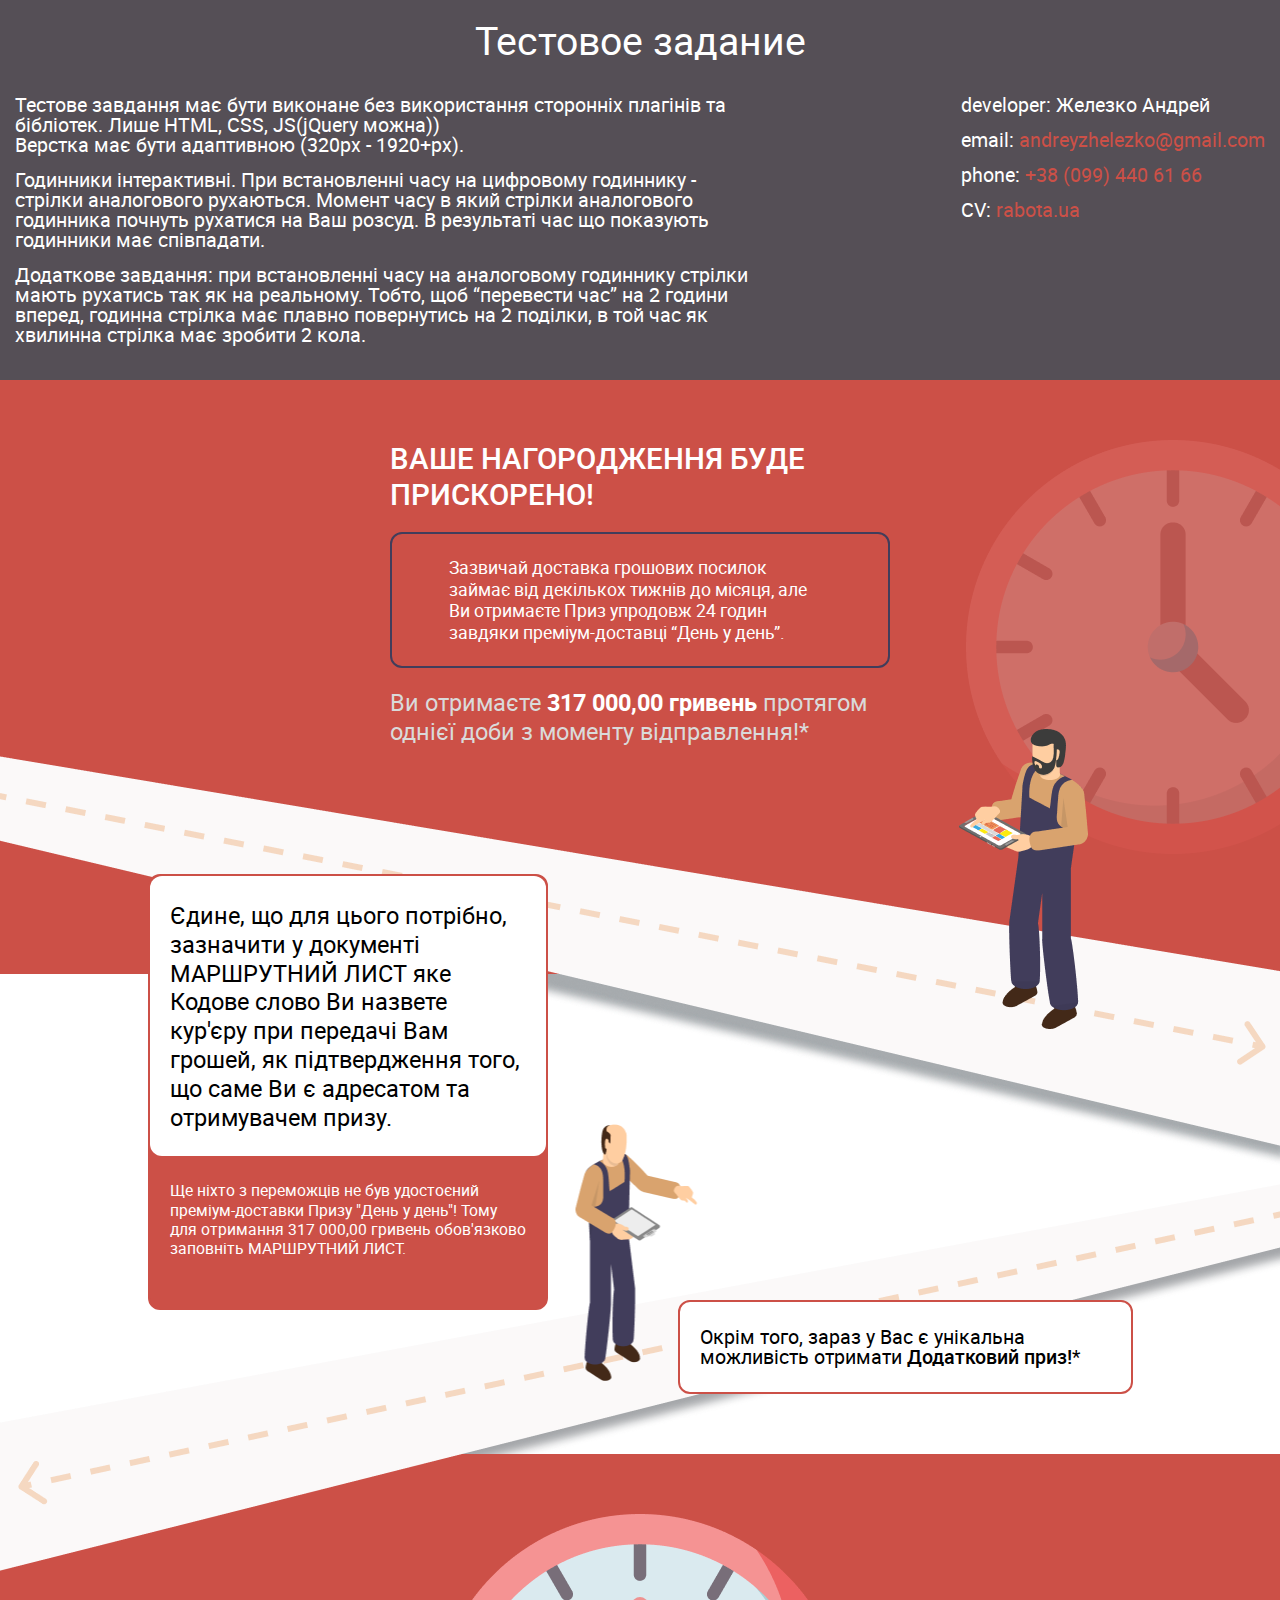
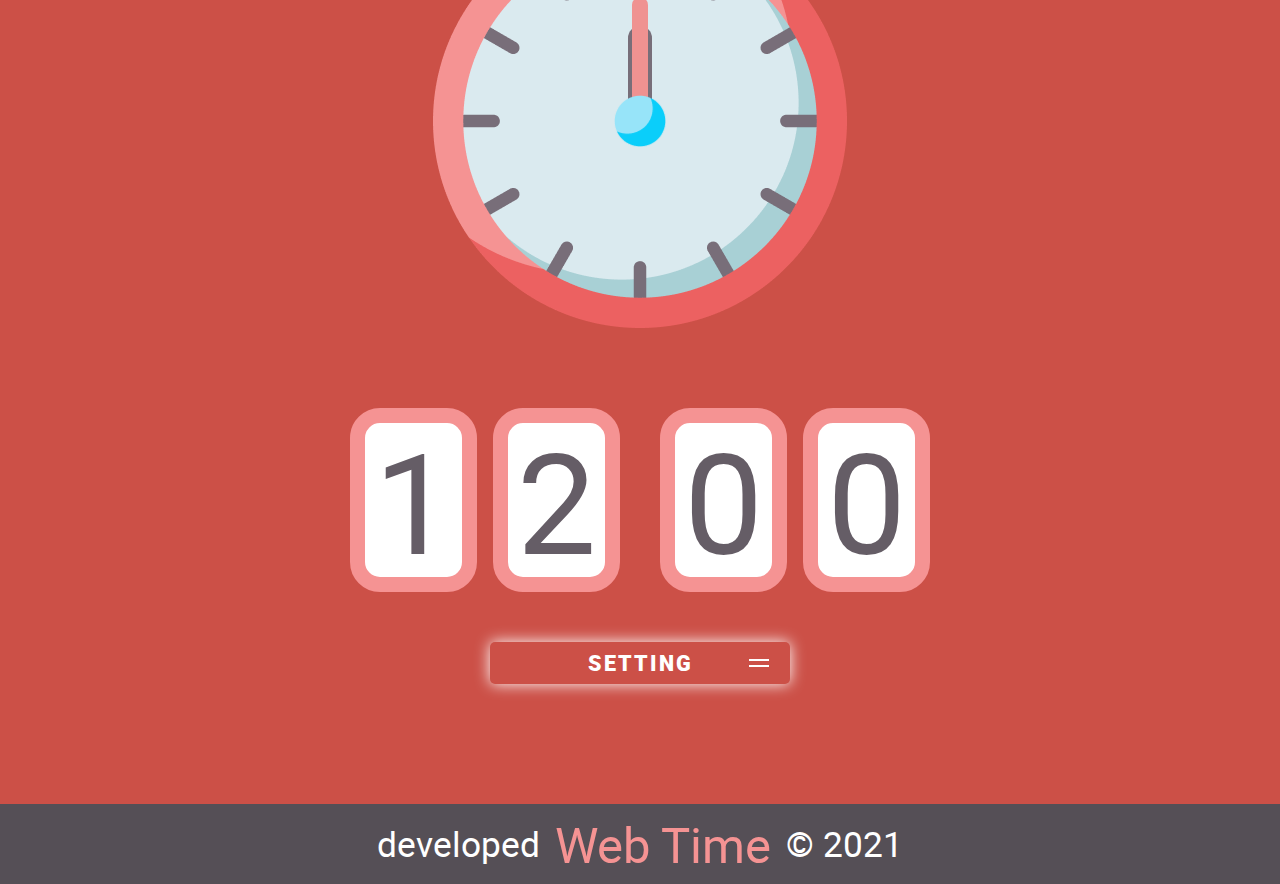
==== index.html @ 4a18e4fd "add header and footer and console info timer" ====
<!doctype html>
<html lang="ru">
<head>
    <meta charset="UTF-8">
    <meta name="viewport"
          content="width=device-width, user-scalable=no, initial-scale=1.0, maximum-scale=1.0, minimum-scale=1.0">
    <meta http-equiv="X-UA-Compatible" content="ie=edge">
    <title>TZ_Clock_js</title>

    <link rel="stylesheet" href="css/fonts.css">
    <link rel="stylesheet" href="css/main.css">
    <link rel="stylesheet" href="css/media.css">

</head>

<body>

<div class="main_wrapper">
    <header class="header">
        <h1>Тестовое задание</h1>
        <div class="description_block">
            <ul class="tz_description">
                <li>
                    Тестове завдання має бути виконане без використання сторонніх плагінів та бібліотек.
                    Лише HTML, CSS, JS(jQuery можна)) <br>
                    Верстка має бути адаптивною (320px - 1920+px).
                </li>
                <li>
                    Годинники інтерактивні.
                    При встановленні часу на цифровому годиннику - стрілки аналогового рухаються.
                    Момент часу в який стрілки аналогового годинника почнуть рухатися на Ваш розсуд. В результаті час що
                    показують годинники має співпадати.
                </li>
                <li>
                    Додаткове завдання:
                    при встановленні часу на аналоговому годиннику стрілки мають рухатись так як на реальному. Тобто, щоб
                    “перевести час” на 2 години вперед, годинна стрілка має плавно повернутись на 2 поділки, в той час як
                    хвилинна стрілка має зробити 2 кола.
                </li>
            </ul>
            <ul class="author_description">
                <li>developer: Железко Андрей</li>
                <li>email: <a href="mailto:andreyzhelezko@gmail.com">andreyzhelezko@gmail.com</a></li>
                <li>phone: <a href="tel:+380994406166">+38 (099) 440 61 66</a></li>
                <li>CV: <a href="https://rabota.ua/candidates/16560996" target="_blank">rabota.ua</a></li>
            </ul>
        </div>

    </header>
    <section class="section red_bg section_first">
        <div class="section_title">
            <h1>ВАШЕ НАГОРОДЖЕННЯ БУДЕ ПРИСКОРЕНО!</h1>
            <div class="title_describe">
                Зазвичай доставка грошових посилок займає від декількох тижнів до місяця, але Ви отримаєте Приз упродовж
                24 годин завдяки преміум-доставці “День у день”.
            </div>
            <p>
                Ви отримаєте <span>317 000,00 гривень</span> протягом однієї доби з моменту відправлення!*
            </p>
        </div>
        <div class="clock_img">
            <img src="images/clock_img.png" alt="image">
        </div>
    </section>

    <section class="section section_road">
        <div class="road_block__wr1">
            <div class="road_block road_block1"></div>
            <div class="road_block_shadow1"></div>
            <div class="road_block_man1">
                <img src="images/man1.png" class="road_block-img" alt="image">
            </div>
        </div>
        <div class="road_content">
            <div class="road_card__wr">
                <div class="road_card">
                    Єдине, що для цього потрібно, зазначити у документі МАРШРУТНИЙ ЛИСТ яке Кодове слово Ви назвете
                    кур'єру при передачі Вам грошей, як підтвердження того, що саме Ви є адресатом та отримувачем призу.
                </div>
                <p>
                    Ще ніхто з переможців не був удостоєний преміум-доставки Призу "День у день"! Тому для отримання 317
                    000,00 гривень обов'язково заповніть МАРШРУТНИЙ ЛИСТ.
                </p>
            </div>

            <div class="road_card describe">
                Окрім того, зараз у Вас є унікальна можливість отримати <span>Додатковий приз!</span>*
            </div>
        </div>
        <div class="road_block__wr2">
            <div class="road_block road_block2"></div>
            <div class="road_block_shadow2"></div>
            <div class="road_block_man2">
                <img src="images/man2.png" class="road_block-img" alt="image">
            </div>
        </div>
    </section>

    <section class="section red_bg section_clock">

        <div class="analog_clock__wr">
            <img src="images/clock_active.png" alt="image">
            <div class="analog_clock">
                <div class="arrow_hh__wr">
                    <div class="analog_clock__arrow clock_arrow-hh" id="arrow_hh"></div>
                </div>

                <div class="arrow_mm__wr">
                    <div class="analog_clock__arrow clock_arrow-mm" id="arrow_mm"></div>
                </div>
            </div>
            <div class="date"></div>
        </div>

        <div class="digital_clock__wr">
            <div class="digital_clock">
                <div class="digital_clock__hh" id="digital_clock__hh">
                    <span class="digital_clock__box">1</span>
                    <span class="digital_clock__box">2</span>
                </div>
                <div class="digital_clock__mm" id="digital_clock__mm">
                    <span class="digital_clock__box">0</span>
                    <span class="digital_clock__box">0</span>
                </div>
            </div>

            <div class="accWrapper">
                <div class="accordion_item">
                    <div class="accTitle">setting</div>
                    <div class="accBody">
                        <div class="clock_settings">
                            <div class="clock_settings__inputWr">
                                <label class="clock_settings__label">
                                    <input type="text" maxlength="1" placeholder="hh" name="time"
                                           class="input_form remove_placeholder">
                                    <input type="text" maxlength="1" placeholder="hh" name="time"
                                           class="input_form remove_placeholder">
                                </label>
                                <label class="clock_settings__label">
                                    <input type="text" maxlength="1" placeholder="mm" name="time"
                                           class="input_form remove_placeholder">
                                    <input type="text" maxlength="1" placeholder="mm" name="time"
                                           class="input_form remove_placeholder">
                                </label>
                            </div>
                            <button type="button" class="clock_settings__btn" id="customTimeBtn">Зберегти</button>
                            <button type="button" class="clock_settings__btn" id="currentTimeBtn">Реальний час</button>
                            <button type="button" class="clock_settings__btn" id="removeEvent">Стоп</button>
                        </div>
                    </div>
                </div>

            </div>

        </div>
    </section>
    <footer class="footer">
        developed
        <a href="https://www.youtube.com/channel/UCQjaaguXDBR3ZmJbIE3P0TQ" target="_blank">
            Web Time
            <i>Web Time</i>
            <span>Web Time</span>
        </a>
        © 2021
    </footer>

</div>

<script src="js/main.js"></script>
</body>
</html>
---- css/fonts.css ----
@font-face {
    font-family: 'roboto';
    src: url('../fonts/roboto/roboto-thin-webfont.eot');
    src: url('../fonts/roboto/roboto-thin-webfont.eot?#iefix') format('embedded-opentype'),
        url('../fonts/roboto/roboto-thin-webfont.woff2') format('woff2'),
        url('../fonts/roboto/roboto-thin-webfont.woff') format('woff'),
        url('../fonts/roboto/roboto-thin-webfont.ttf') format('truetype'),
        url('../fonts/roboto/roboto-thin-webfont.svg#robotothin') format('svg');
    font-weight: 100;
    font-style: normal;
}

@font-face {
    font-family: 'roboto';
    src: url('../fonts/roboto/roboto-light-webfont.eot');
    src: url('../fonts/roboto/roboto-light-webfont.eot?#iefix') format('embedded-opentype'),
        url('../fonts/roboto/roboto-light-webfont.woff2') format('woff2'),
        url('../fonts/roboto/roboto-light-webfont.woff') format('woff'),
        url('../fonts/roboto/roboto-light-webfont.ttf') format('truetype'),
        url('../fonts/roboto/roboto-light-webfont.svg#robotolight') format('svg');
    font-weight: 300;
    font-style: normal;
}

@font-face {
    font-family: 'roboto';
    src: url('../fonts/roboto/roboto-regular-webfont.eot');
    src: url('../fonts/roboto/roboto-regular-webfont.eot?#iefix') format('embedded-opentype'),
        url('../fonts/roboto/roboto-regular-webfont.woff2') format('woff2'),
        url('../fonts/roboto/roboto-regular-webfont.woff') format('woff'),
        url('../fonts/roboto/roboto-regular-webfont.ttf') format('truetype'),
        url('../fonts/roboto/roboto-regular-webfont.svg#robotoregular') format('svg');
    font-weight: 400;
    font-style: normal;

}

@font-face {
    font-family: 'roboto';
    src: url('../fonts/roboto/roboto-medium-webfont.eot');
    src: url('../fonts/roboto/roboto-medium-webfont.eot?#iefix') format('embedded-opentype'),
        url('../fonts/roboto/roboto-medium-webfont.woff2') format('woff2'),
        url('../fonts/roboto/roboto-medium-webfont.woff') format('woff'),
        url('../fonts/roboto/roboto-medium-webfont.ttf') format('truetype'),
        url('../fonts/roboto/roboto-medium-webfont.svg#robotomedium') format('svg');
    font-weight: 500;
    font-style: normal;
}

@font-face {
    font-family: 'roboto';
    src: url('../fonts/roboto/roboto-bold-webfont.eot');
    src: url('../fonts/roboto/roboto-bold-webfont.eot?#iefix') format('embedded-opentype'),
        url('../fonts/roboto/roboto-bold-webfont.woff2') format('woff2'),
        url('../fonts/roboto/roboto-bold-webfont.woff') format('woff'),
        url('../fonts/roboto/roboto-bold-webfont.ttf') format('truetype'),
        url('../fonts/roboto/roboto-bold-webfont.svg#robotobold') format('svg');
    font-weight: 700;
    font-style: normal;
}

@font-face {
    font-family: 'roboto';
    src: url('../fonts/roboto/roboto-black-webfont.eot');
    src: url('../fonts/roboto/roboto-black-webfont.eot?#iefix') format('embedded-opentype'),
         url('../fonts/roboto/roboto-black-webfont.woff2') format('woff2'),
         url('../fonts/roboto/roboto-black-webfont.woff') format('woff'),
         url('../fonts/roboto/roboto-black-webfont.ttf') format('truetype'),
         url('../fonts/roboto/roboto-black-webfont.svg#robotoblack') format('svg');
    font-weight: 900;
    font-style: normal;
}
---- css/main.css ----
* {
    padding: 0;
    margin: 0;
    border: 0;
}

*,
*:before,
*:after {
    -moz-box-sizing: border-box;
    -webkit-box-sizing: border-box;
    box-sizing: border-box;
}

:focus,
:active {
    outline: none;
}

a:focus,
a:active {
    outline: none;
}

nav,
footer,
header,
aside {
    display: block;
}

html,
body {
    height: 100%;
    width: 100%;
    line-height: 1;
    font-family: roboto, sans-serif;
    font-size: 10px;
    background: #f1f1f1;
    -ms-text-size-adjust: 100%;
    -moz-text-size-adjust: 100%;
    -webkit-text-size-adjust: 100%;
}

input,
button,
textarea {
    font-family: inherit;
}

input::-ms-clear {
    display: none;
}

button {
    cursor: pointer;
}

button::-moz-focus-inner {
    padding: 0;
    border: 0;
}

a,
a:visited {
    text-decoration: none;
}

a:hover {
    text-decoration: none;
}

ul li {
    list-style: none;
}

img {
    vertical-align: top;
}

h1,
h2,
h3,
h4,
h5,
h6 {
    font-size: inherit;
    font-weight: 400;
}

.red_bg {
    background: #CC5047;
}

.main_wrapper {
    max-width: 1440px;
    width: 100%;
    height: auto;
    margin: 0 auto;
}

.header {
    padding: 20px 10px;
    background: #554F56;
    color: #fff;
}

.header h1 {
    text-align: center;
    font-size: 4em;
}

.header .description_block {
    font-size: 2em;
    margin-top: 20px;
    display: flex;
    justify-content: space-between;
}

.header ul li {
    margin: 15px 0;
    padding: 0 5px;
}

.header a {
    color: #CC5047;
    transition: .3s ease;
}

.header a:hover {
    color: #80B4ED;
    transition: .3s ease;
}

.tz_description {
    max-width: 60%;
}


.section {
    position: relative;
}

.section_first {
    padding: 60px 15px 228px;
    z-index: 9;
}

.section_title {
    color: #fff;
    max-width: 500px;
    margin: auto;
    line-height: 1.2;
}

.section_title h1 {
    font-size: 3em;
    font-weight: 500;
    text-transform: uppercase;
}

.title_describe {
    margin-top: 20px;
    padding: 23px 57px;
    border: 2px solid #413D5B;
    border-radius: 12px;
    font-size: 1.8em;
}

.section_title p {
    margin-top: 20px;
    font-size: 2.4em;
    color: #DADADA;
}

.section_title p span {
    font-weight: 700;
    color: #fff;
}

.clock_img {
    width: 414px;
    height: 414px;
    position: absolute;
    top: 60px;
    right: 0;
    overflow: hidden;
}

.clock_img img {
    width: 100%;
    height: 100%;
    position: absolute;
    top: 0;
    right: -100px;
}

.section_road {
    position: relative;
    background: #fff;
}

.road_block__wr1 {
    width: 100%;
    height: 417px;
    position: absolute;
    top: -245px;
}

.road_block1 {
    width: 100%;
    height: 417px;
    background: url('../images/1.png') top right no-repeat;
    position: absolute;
    z-index: 10;
}

.road_block_shadow1 {
    position: absolute;
    bottom: -20px;
    z-index: 8;
    width: 100%;
    height: 417px;
    background: url('../images/1-shadow.png') top right no-repeat;
}

.road_block_man1 {
    position: absolute;
    right: 15%;
    z-index: 10;
    width: 129px;
    height: 300px;
}

.road_block_man1 img {
    width: 100%;
    height: 100%;
}

.road_content {
    padding: 0 3px;
    width: 100%;
    min-height: 480px;
    display: flex;
    justify-content: center;
    align-items: self-start;
}

.road_card__wr {
    margin-top: -100px;
    max-width: 400px;
    background: #CC5047;
    border: 2px solid #CC5047;
    border-radius: 12px;
    padding-bottom: 25px;
    line-height: 1.2;
    position: relative;
    z-index: 99;
}

.road_card {
    font-size: 24px;
    background: #fff;
    padding: 25px 20px;
    border-radius: 12px;
}

.road_card__wr p {
    font-size: 16px;
    color: #fff;
    padding: 25px 20px;
}

.road_card.describe {
    margin: auto 0 60px 130px;
    max-width: 455px;
    font-size: 20px;
    border: 2px solid #CC5047;
    position: relative;
    z-index: 99;
}

.road_card.describe span {
    font-weight: 500;
}


.road_block__wr2 {
    width: 100%;
    height: 417px;
    position: absolute;
    top: 180px;
}

.road_block2 {
    width: 100%;
    height: 417px;
    background: url('../images/2.png') top left no-repeat;
    position: absolute;
    z-index: 10;
}

.road_block_shadow2 {
    position: absolute;
    bottom: 00px;
    z-index: 8;
    width: 100%;
    height: 417px;
    background: url('../images/2-shadow.png') top left no-repeat;
}

.road_block_man2 {
    position: absolute;
    right: 50%;
    transform: translate(50%, -10%);
    z-index: 10;
    width: 129px;
    height: 300px;
}

.section_clock {
    z-index: 9;
    padding: 60px 15px 120px;
    display: flex;
    flex-direction: column;
    align-items: center;
    justify-content: center;
}

.analog_clock__wr {
    max-width: 414px;
    max-height: 414px;
    width: 100%;
    height: 100%;
    position: relative;
    z-index: 1;
}

.analog_clock__wr img {
    width: 100%;
    height: 100%;
}

.analog_clock {
    position: absolute;
    top: 0;
    left: 0;
    width: 100%;
    height: 100%;
    display: flex;
    justify-content: center;
    align-items: center;
    border-radius: 50%;
    z-index: 2;
}

.analog_clock::before {
    content: '';
    position: absolute;
    width: 12.5%;
    height: 12.5%;
    background: url('../images/clock_active_center.png') center / cover no-repeat;
    z-index: 999;
}

.arrow_hh__wr,
.arrow_mm__wr {
    position: absolute;
    overflow: hidden;
    z-index: 88;
}

.arrow_hh__wr {
    width: 46%;
    height: 46%;
}

.arrow_mm__wr{
    width: 60%;
    height: 60%;
}

.analog_clock__arrow {
    display: flex;
    justify-content: center;
    position: absolute;
    width: 100%;
    height: 100%;
    border-radius: 50%;
    transform: rotateZ(0deg);
    transition: 1s ease;
}

.clock_arrow-hh::before {
    content: '';
    position: absolute;
    width: 13%;
    height: 100%;
    border-radius: 30px;
    background: linear-gradient(0deg, transparent 50%, #776E79 50%);
    z-index: 77;
}

.clock_arrow-mm::before {
    content: '';
    position: absolute;
    width: 6.5%;
    height: 100%;
    border-radius: 20px;
    background: linear-gradient(0deg, transparent 50%, #EF9291 50%);
    z-index: 99;
}

.analog_clock__center img {
    width: 100%;
    height: 100%;
}

.digital_clock__wr {
    max-width: 600px;
    width: 100%;
}

.digital_clock {
    max-width: 640px;
    width: 100%;
    margin-top: 80px;
    display: flex;
    justify-content: space-between;
}

.digital_clock__hh,
.digital_clock__mm {
    width: 45%;
    display: flex;
    justify-content: space-between;
    margin: 0 10px;
}

.digital_clock span {
    width: 47%;
    display: flex;
    justify-content: center;
    align-items: center;
    background: #fff;
    font-size: 14.4em;
    color: #655D66;
    padding: 5px 10px;
    border: 15px solid #F59393;
    border-radius: 30px;
}

.accWrapper {
    width: 100%;
    margin: 50px 0 0 0
}

.accordion_item {
    max-width: 300px;
    width: 100%;
    height: auto;
    margin: auto;
    box-shadow: 0 0 15px #fff;
    border-radius: 5px;
    transition: all 0.3s ease;
}

.accTitle {
    padding: 10px 15px;
    font-size: 22px;
    font-weight: 900;
    color: #fff;
    text-transform: uppercase;
    text-align: center;
    cursor: pointer;
    position: relative;
    letter-spacing: 2px;
}


.accTitle::after,
.accTitle::before {
    content: '';
    position: absolute;
    width: 2px;
    height: 20px;
    background: white;
    right: 30px;
    transform: rotate(90deg);
    transition: all 0.3s ease;
}

.accTitle::after {
    top: 8px;
}

.accTitle::before {
    bottom: 8px;
}

.accTitle.active::after{
    top: initial;
    transform: rotate(45deg);
}

.accTitle.active::before {
    bottom: initial;
    transform: rotate(-45deg);
}

.accBody {
    padding: 15px;
    height: auto;
    opacity: 0;
    visibility: hidden;
    transform: scaleY(0);
    display: none;
    transform-origin: 0 0;
    transition: all 0.3s ease;
}

.accBody.open {
    opacity: 1;
    visibility: visible;
    transform: scaleY(1);
    display: block;
    transition: all 0.3s ease;
}

.clock_settings {
    text-align: center;
}

.clock_settings__inputWr {
    display: flex;
    justify-content: space-between;
}

.clock_settings__label {
    display: flex;
    justify-content: space-between;
    width: 45%;
    margin: 10px 0;
}

.input_form {
    font-size: 18px;
    font-weight: 700;
    color: #413D5B;
    width: 45%;
    height: 45px;
    padding: 0 10px;
    text-align: center;
    border-radius: 5px;
    border: 2px solid #F59393;
}

.input_form::placeholder {
    font-size: 18px;
    font-weight: 700;
    color: #413D5B;
    text-align: center;
}

.clock_settings__btn {
    margin: 10px 0 0 0;
    padding: 10px 15px;
    border: 2px solid #F59393;
    border-radius: 5px;
    background: #fff;
    font-size: 18px;
    font-weight: 500;
}

.footer {
    width: 100%;
    height: 80px;
    display: flex;
    justify-content: center;
    align-items: center;
    background: #554F56;
    font-size: 3.6em;
    color: #fff;
    padding: 0 15px;
}

.footer a {
    font-size: 1.4em;
    display: block;
    color: transparent;
    margin: 0 15px;
    position: relative;
    overflow: hidden;
}

.footer a span {
    position: absolute;
    left: -100%;
    top: 0;
    width: 100%;
    height: 100%;
    color: #80B4ED;
    opacity: 0;
    transition: .3s ease;
}
.footer a i {
    font-style: initial;
    position: absolute;
    right: 0;
    top: 0;
    width: 100%;
    height: 100%;
    color: #F59393;
    opacity: 1;
    transition: .3s ease;
}

.footer a:hover i {
    right: -100%;
    opacity: 0;
    transition: .3s ease;
}

.footer a:hover span {
    left: 0;
    opacity: 1;
    transition: .3s ease;
}
---- css/media.css ----
@media (max-width: 992px) {
    .road_block_man2 {
        display: none;
    }
}

@media (max-width: 767px) {
    body {
        font-size: 7px;
    }

    .section_first {
        padding: 60px 15px 300px;
    }

    .clock_img {
        width: 180px;
        height: 180px;
        top: initial;
        bottom: 100px;
    }

    .clock_img img {
        right: 0;
    }

    .road_block__wr1 {
        top: -50%;
    }

    .road_block_man1 {
        top: initial;
        bottom: 100px;
        right: 5%;
        width: 66px;
        height: 180px;
    }

    .road_block__wr2 {
        display: none;
    }

    .road_content {
        flex-direction: column;
    }

    .road_card__wr {
        margin: 0 auto;
    }

    .road_card.describe {
        margin: 20px auto;
    }
}

@media (max-width: 567px) {
    .description_block {
        flex-direction: column-reverse;
        justify-content: center;
        align-items: center;
    }

    .tz_description {
        max-width: 100%;
    }
}

@media (max-width: 425px) {
    .digital_clock span {
        font-size: 9em;
        border: 10px solid #F59393;
        border-radius: 20px;
    }

    .footer {
        font-size: 2.6em;
    }
}
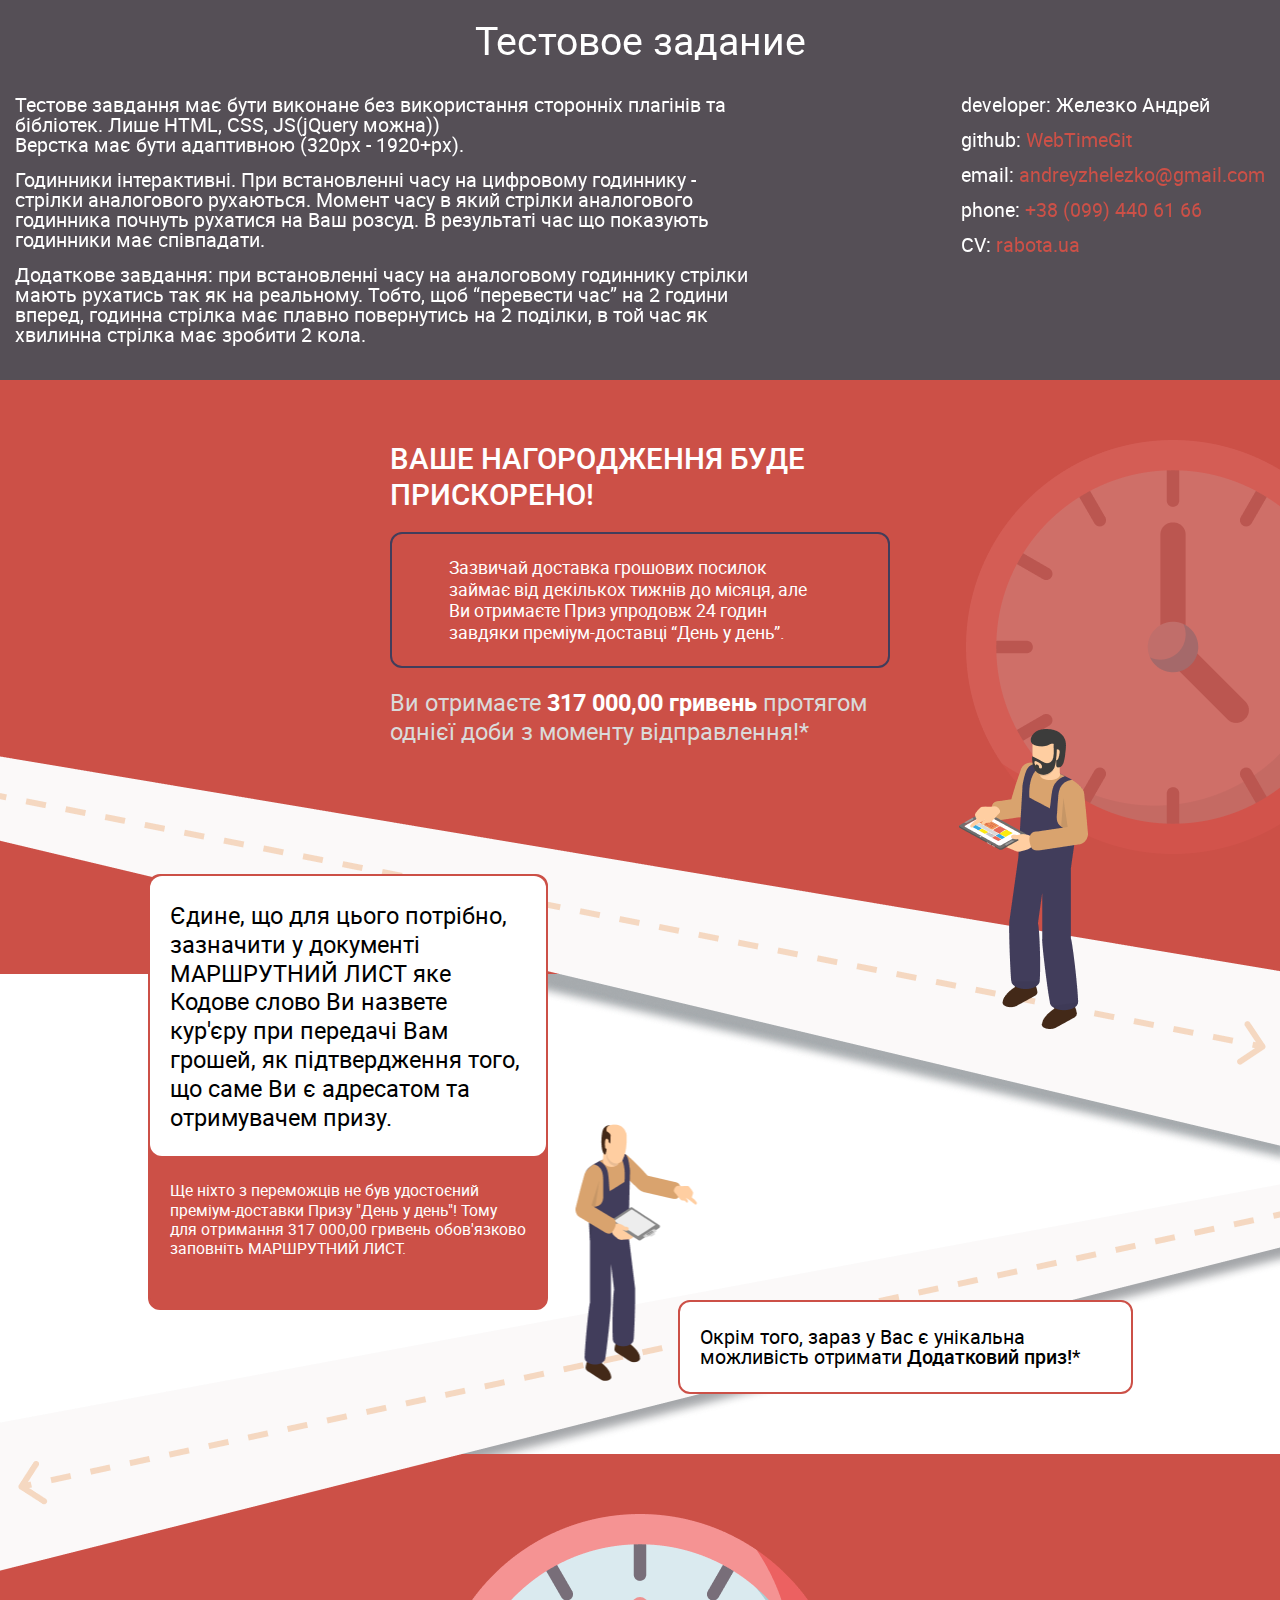
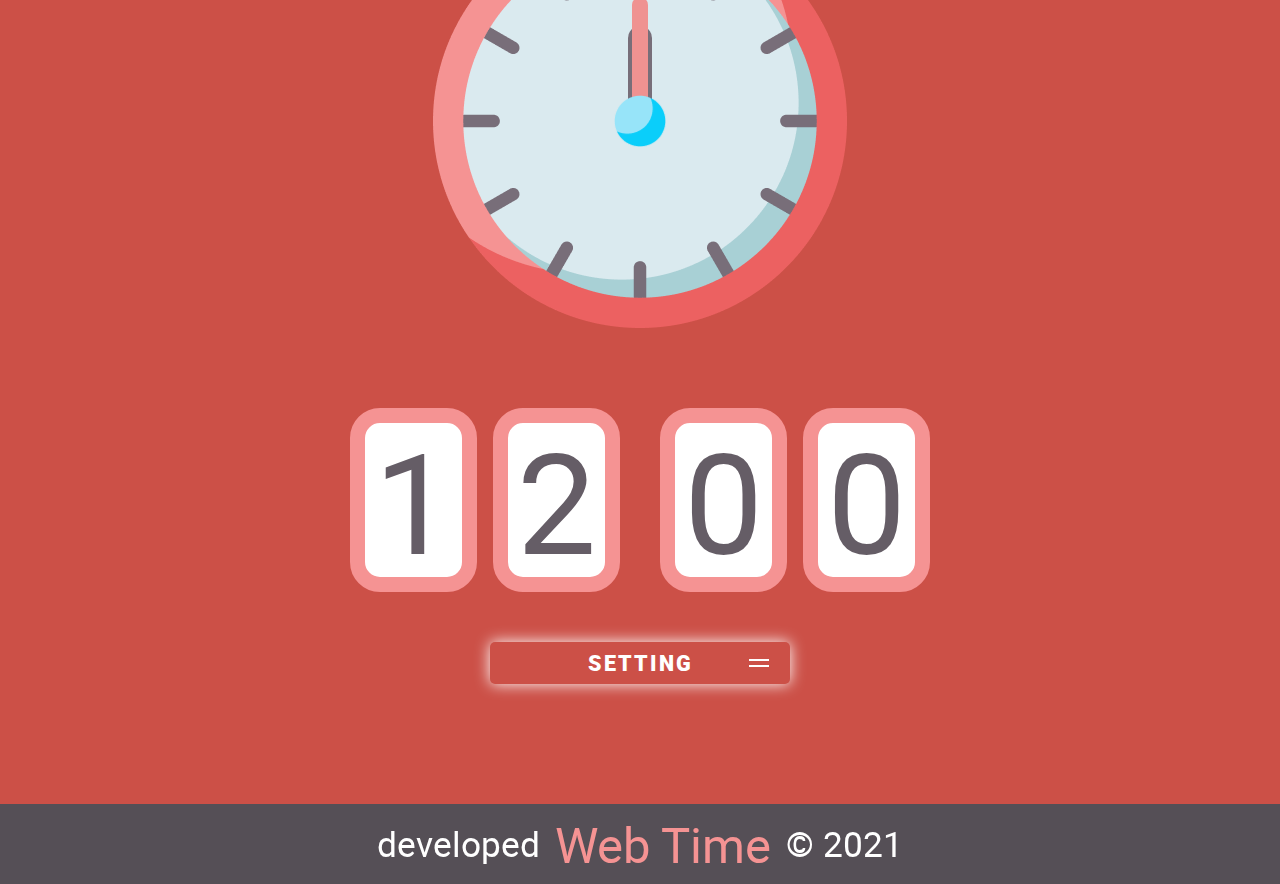
==== commit 72bbb9c3: "add scrollToTop" ====
--- a/index.html
+++ b/index.html
@@ -40,6 +40,7 @@
             </ul>
             <ul class="author_description">
                 <li>developer: Железко Андрей</li>
+                <li>github: <a href="https://github.com/WebTimeGit/TZ_web_developer_js">WebTimeGit</a></li>
                 <li>email: <a href="mailto:andreyzhelezko@gmail.com">andreyzhelezko@gmail.com</a></li>
                 <li>phone: <a href="tel:+380994406166">+38 (099) 440 61 66</a></li>
                 <li>CV: <a href="https://rabota.ua/candidates/16560996" target="_blank">rabota.ua</a></li>
@@ -164,6 +165,10 @@
         © 2021
     </footer>
 
+    <button type="button" id="scroll_top" class="scroll_top">
+        <i class="fas fa-long-arrow-alt-up"></i>UP
+    </button>
+
 </div>
 
 <script src="js/main.js"></script>
--- a/css/main.css
+++ b/css/main.css
@@ -625,4 +625,30 @@
     left: 0;
     opacity: 1;
     transition: .3s ease;
+}
+
+#scroll_top {
+    position: fixed;
+    width: 50px;
+    height: 50px;
+    bottom: 9%;
+    right: 3%;
+    border: none;
+    border-radius: 50%;
+    background: #554F56;
+    font-size: 18px;
+    line-height: 50px;
+    color: #fff;
+    transition: .4s ease-in-out;
+    z-index: -9;
+    display: flex;
+    justify-content: center;
+    align-items: center;
+    opacity: 0;
+}
+
+#scroll_top.visible {
+    transition: .4s ease-in-out;
+    opacity: 1;
+    z-index: 99;
 }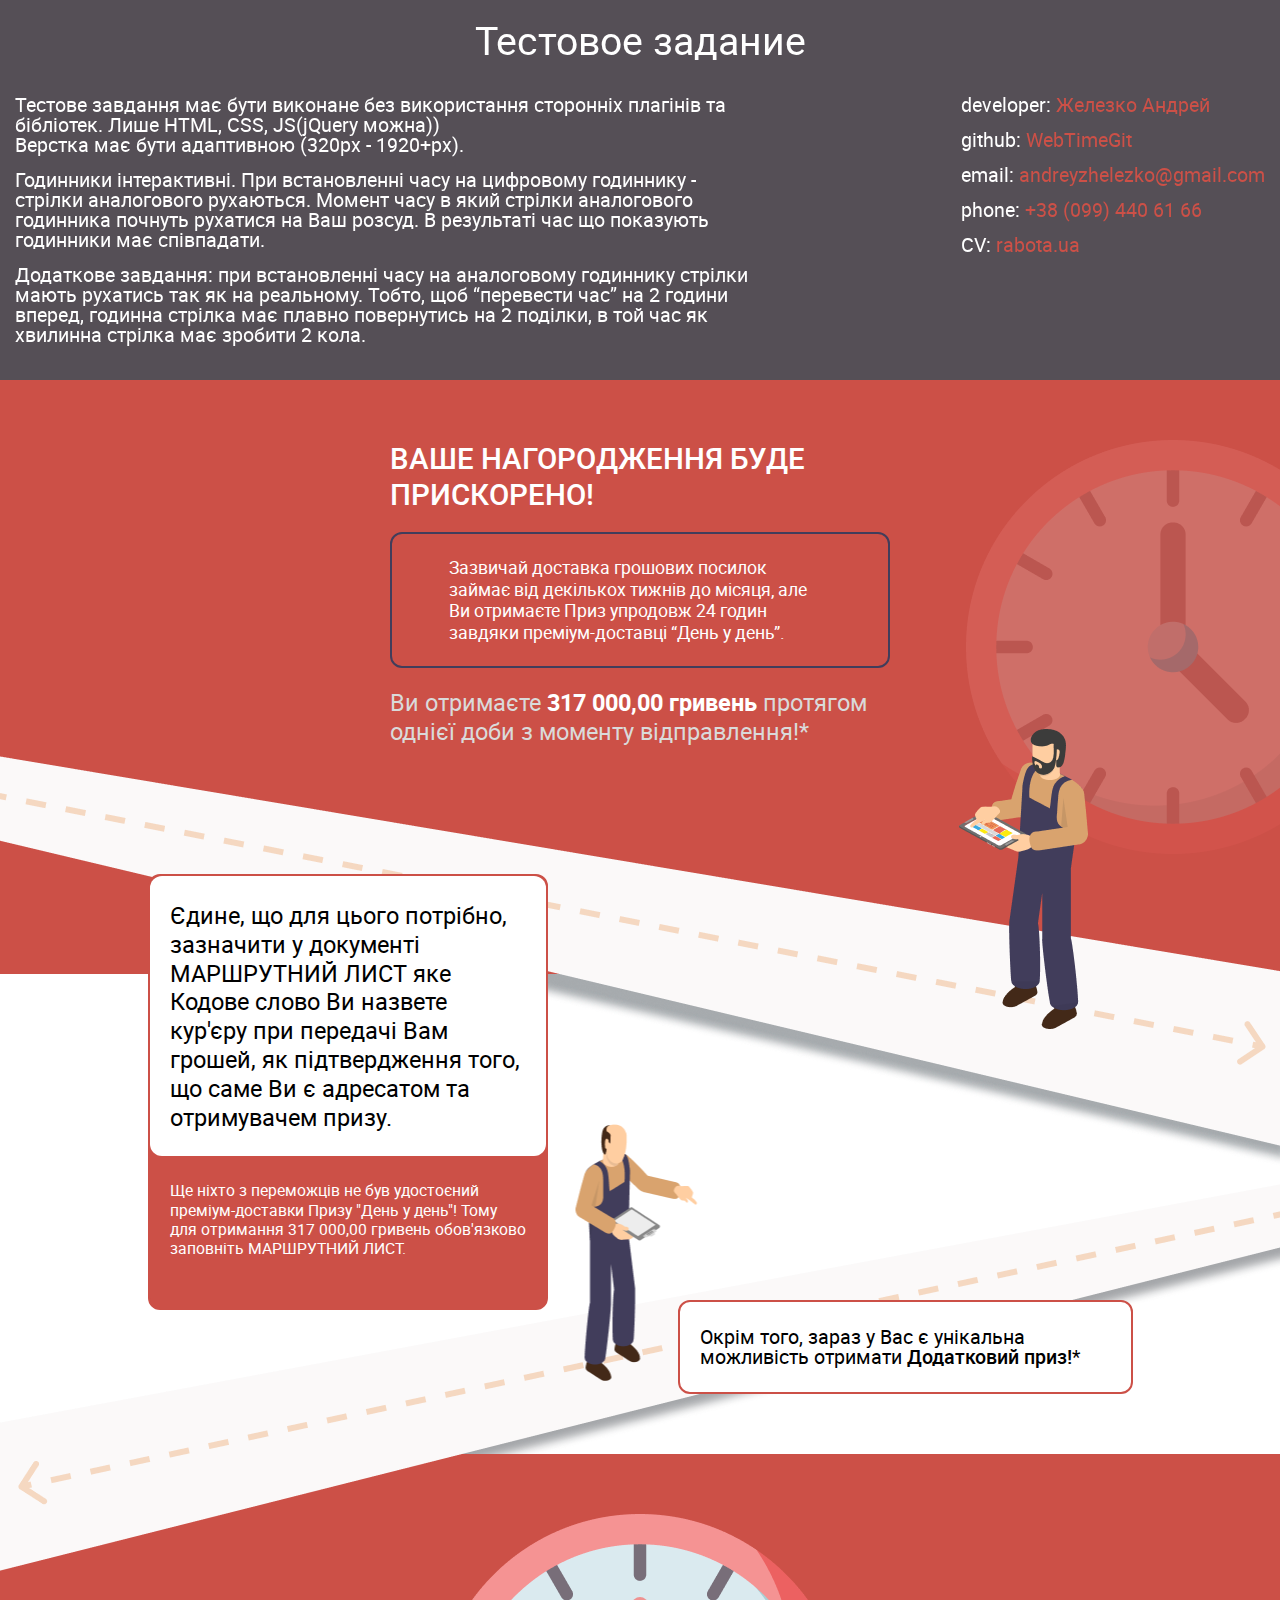
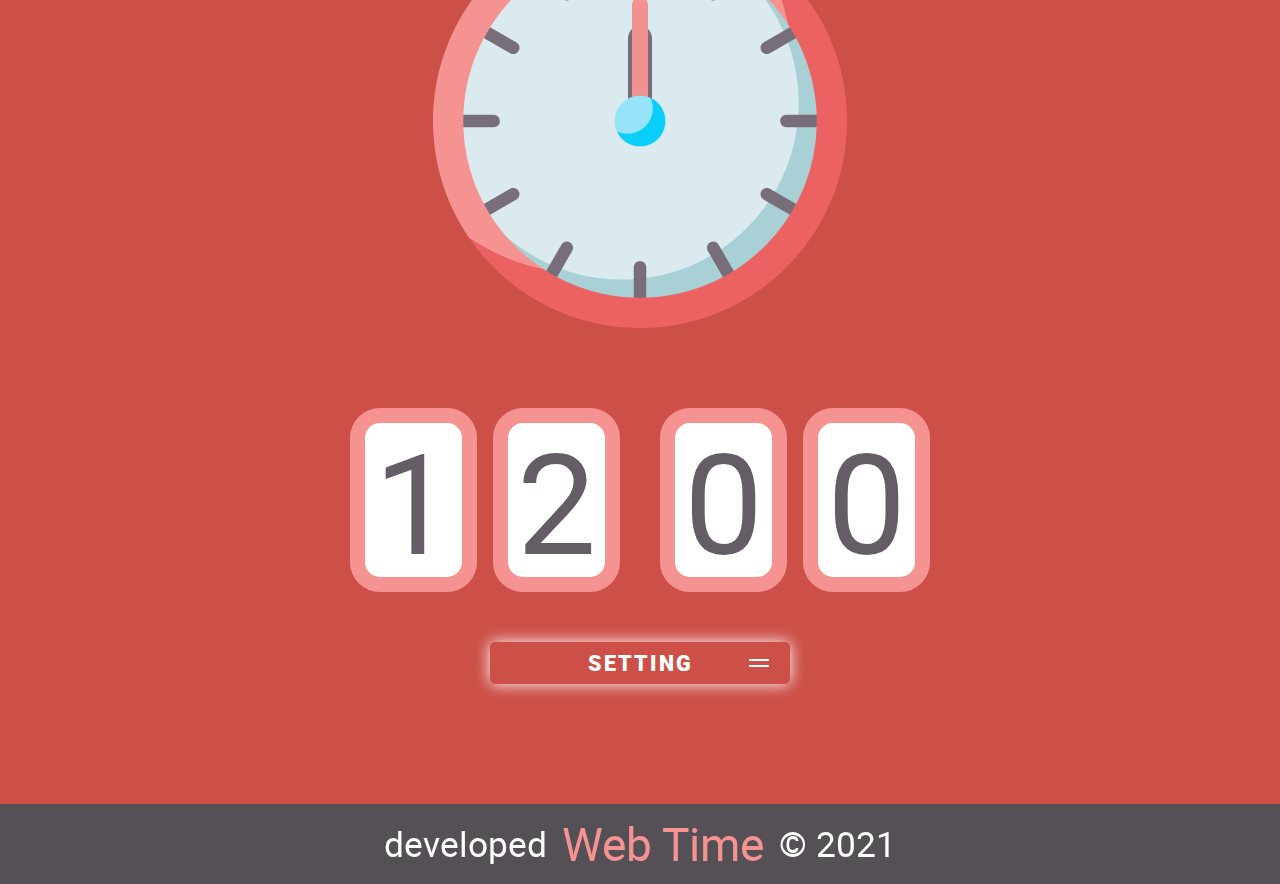
==== commit c01ffdde: "bug fix animation" ====
--- a/index.html
+++ b/index.html
@@ -39,8 +39,8 @@
                 </li>
             </ul>
             <ul class="author_description">
-                <li>developer: Железко Андрей</li>
-                <li>github: <a href="https://github.com/WebTimeGit/TZ_web_developer_js">WebTimeGit</a></li>
+                <li>developer: <span>Железко Андрей</span></li>
+                <li>github: <a href="https://github.com/WebTimeGit/TZ_web_developer_js" target="_blank">WebTimeGit</a></li>
                 <li>email: <a href="mailto:andreyzhelezko@gmail.com">andreyzhelezko@gmail.com</a></li>
                 <li>phone: <a href="tel:+380994406166">+38 (099) 440 61 66</a></li>
                 <li>CV: <a href="https://rabota.ua/candidates/16560996" target="_blank">rabota.ua</a></li>
--- a/css/main.css
+++ b/css/main.css
@@ -134,6 +134,10 @@
 
 .tz_description {
     max-width: 60%;
+}
+
+.author_description span {
+    color: #CC5047;
 }
 
 
@@ -585,7 +589,7 @@
 }
 
 .footer a {
-    font-size: 1.4em;
+    font-size: 1.3em;
     display: block;
     color: transparent;
     margin: 0 15px;
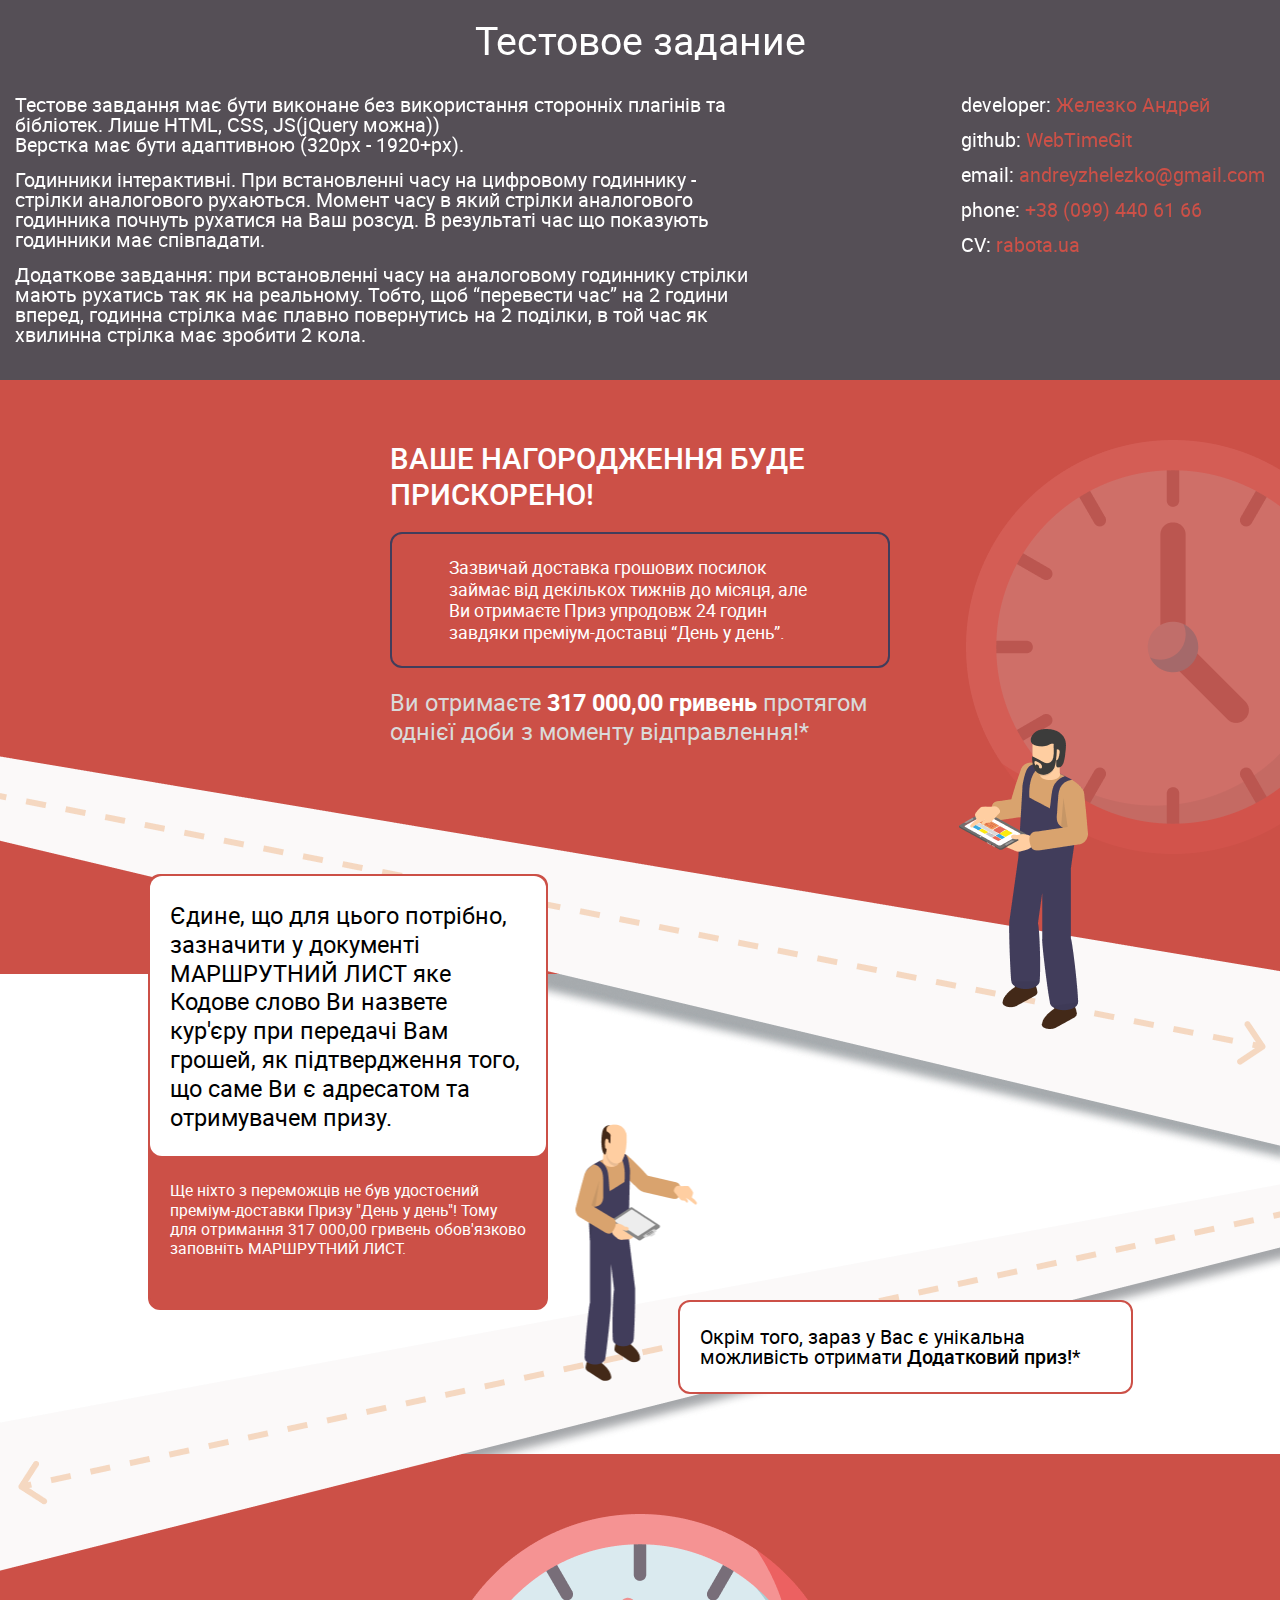
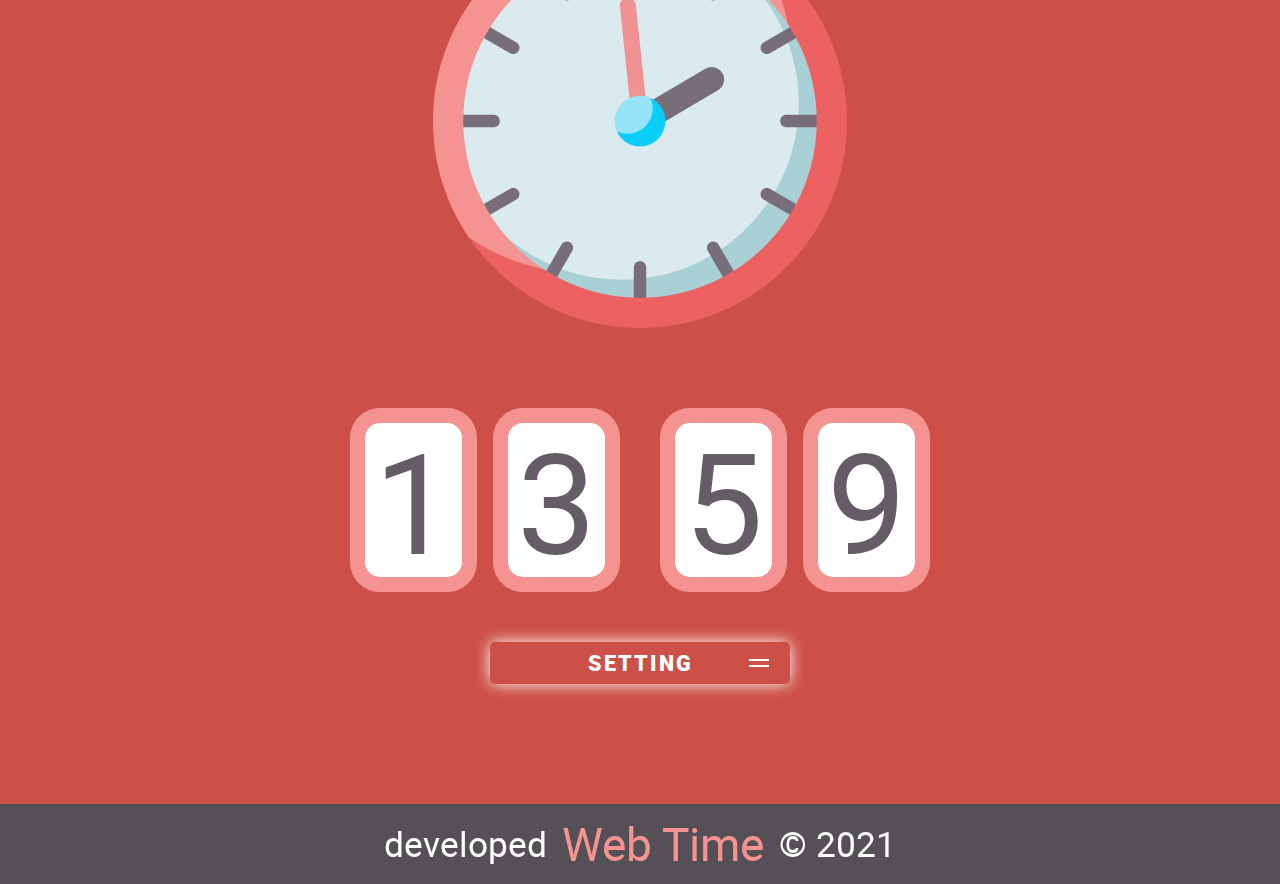
==== commit fd395585: "add favicon" ====
--- a/index.html
+++ b/index.html
@@ -6,6 +6,8 @@
           content="width=device-width, user-scalable=no, initial-scale=1.0, maximum-scale=1.0, minimum-scale=1.0">
     <meta http-equiv="X-UA-Compatible" content="ie=edge">
     <title>TZ_Clock_js</title>
+
+    <link rel="shortcut icon" href="images/favicon.png">
 
     <link rel="stylesheet" href="css/fonts.css">
     <link rel="stylesheet" href="css/main.css">
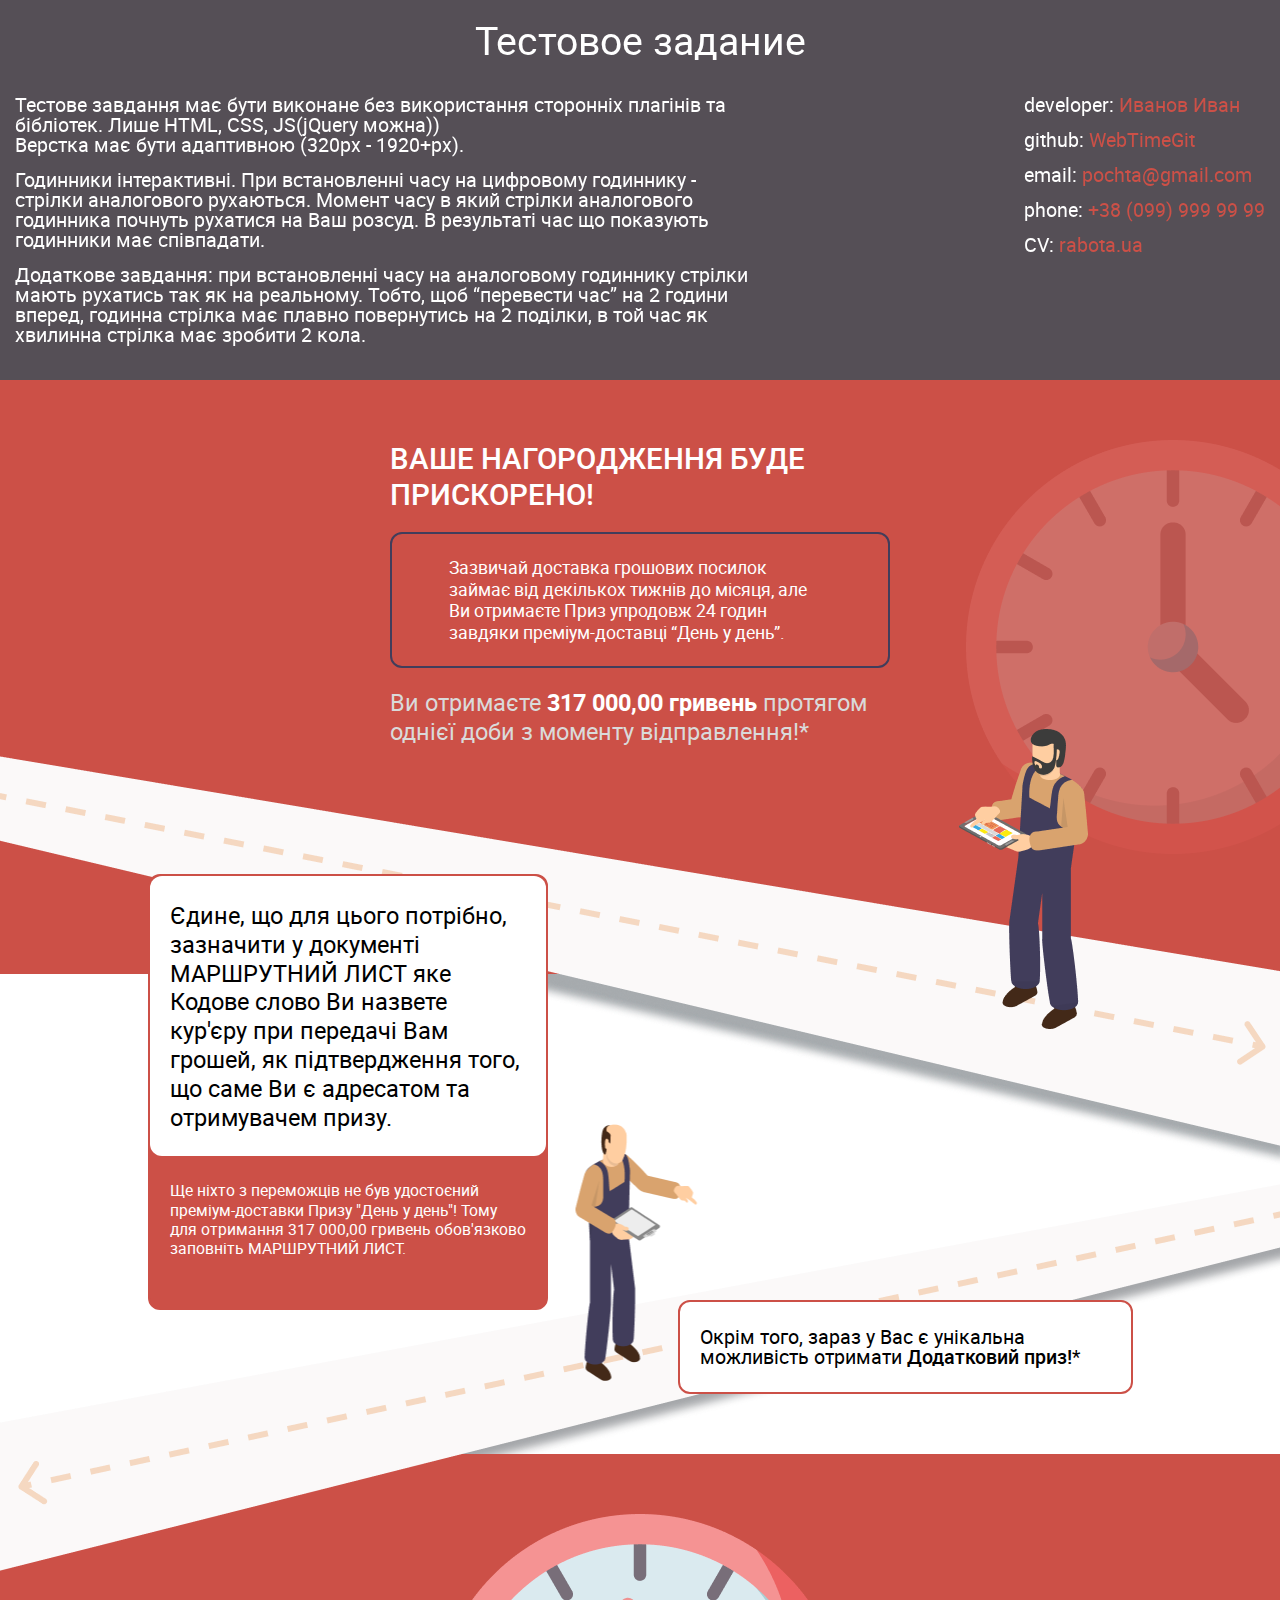
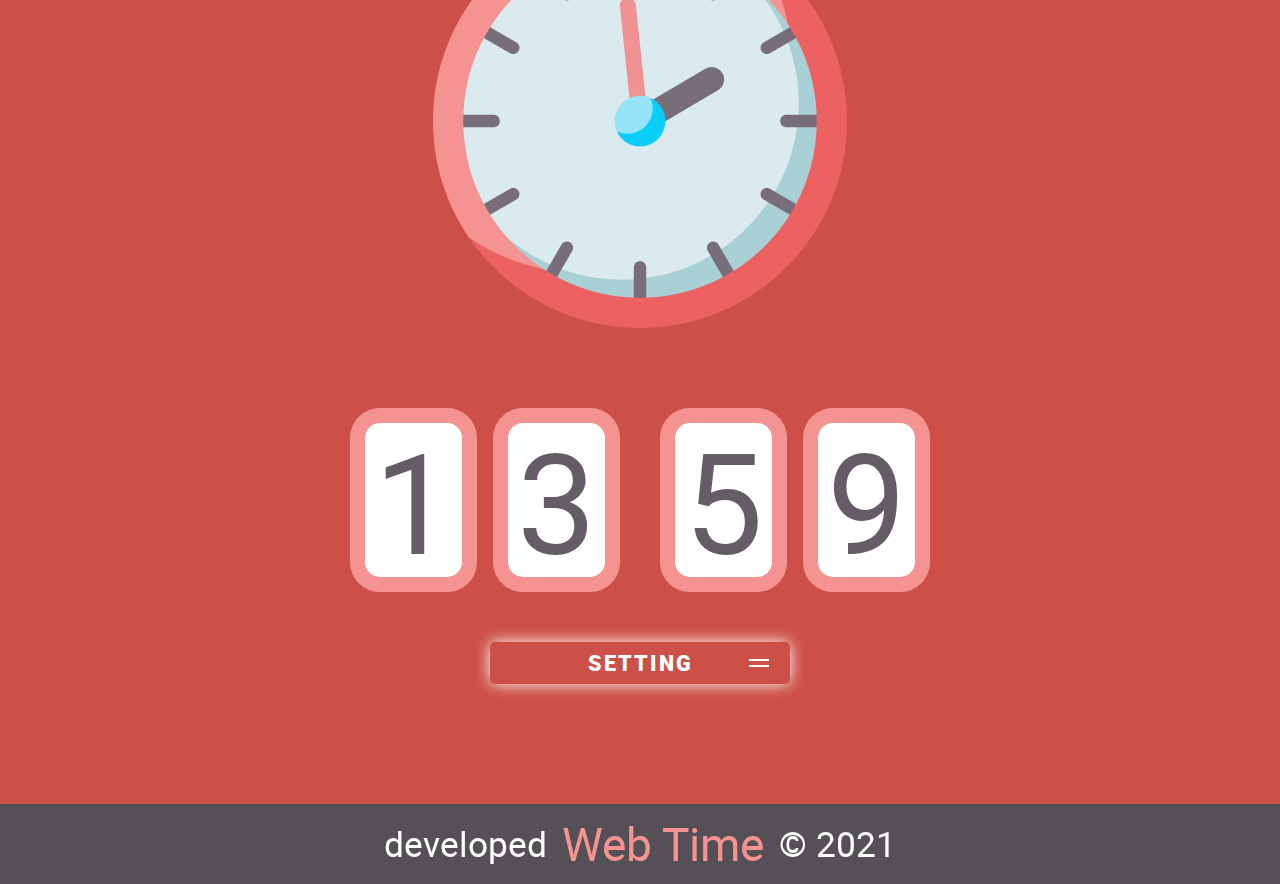
==== commit b89abac6: "add favicon" ====
--- a/index.html
+++ b/index.html
@@ -18,6 +18,7 @@
 <body>
 
 <div class="main_wrapper">
+
     <header class="header">
         <h1>Тестовое задание</h1>
         <div class="description_block">
@@ -41,11 +42,11 @@
                 </li>
             </ul>
             <ul class="author_description">
-                <li>developer: <span>Железко Андрей</span></li>
+                <li>developer: <span>Иванов Иван</span></li>
                 <li>github: <a href="https://github.com/WebTimeGit/TZ_web_developer_js" target="_blank">WebTimeGit</a></li>
-                <li>email: <a href="mailto:andreyzhelezko@gmail.com">andreyzhelezko@gmail.com</a></li>
-                <li>phone: <a href="tel:+380994406166">+38 (099) 440 61 66</a></li>
-                <li>CV: <a href="https://rabota.ua/candidates/16560996" target="_blank">rabota.ua</a></li>
+                <li>email: <a href="mailto:pochta@gmail.com">pochta@gmail.com</a></li>
+                <li>phone: <a href="tel:+380999999999">+38 (099) 999 99 99</a></li>
+                <li>CV: <a href="https://rabota.ua" target="_blank">rabota.ua</a></li>
             </ul>
         </div>
 
@@ -65,7 +66,6 @@
             <img src="images/clock_img.png" alt="image">
         </div>
     </section>
-
     <section class="section section_road">
         <div class="road_block__wr1">
             <div class="road_block road_block1"></div>
@@ -98,7 +98,6 @@
             </div>
         </div>
     </section>
-
     <section class="section red_bg section_clock">
 
         <div class="analog_clock__wr">
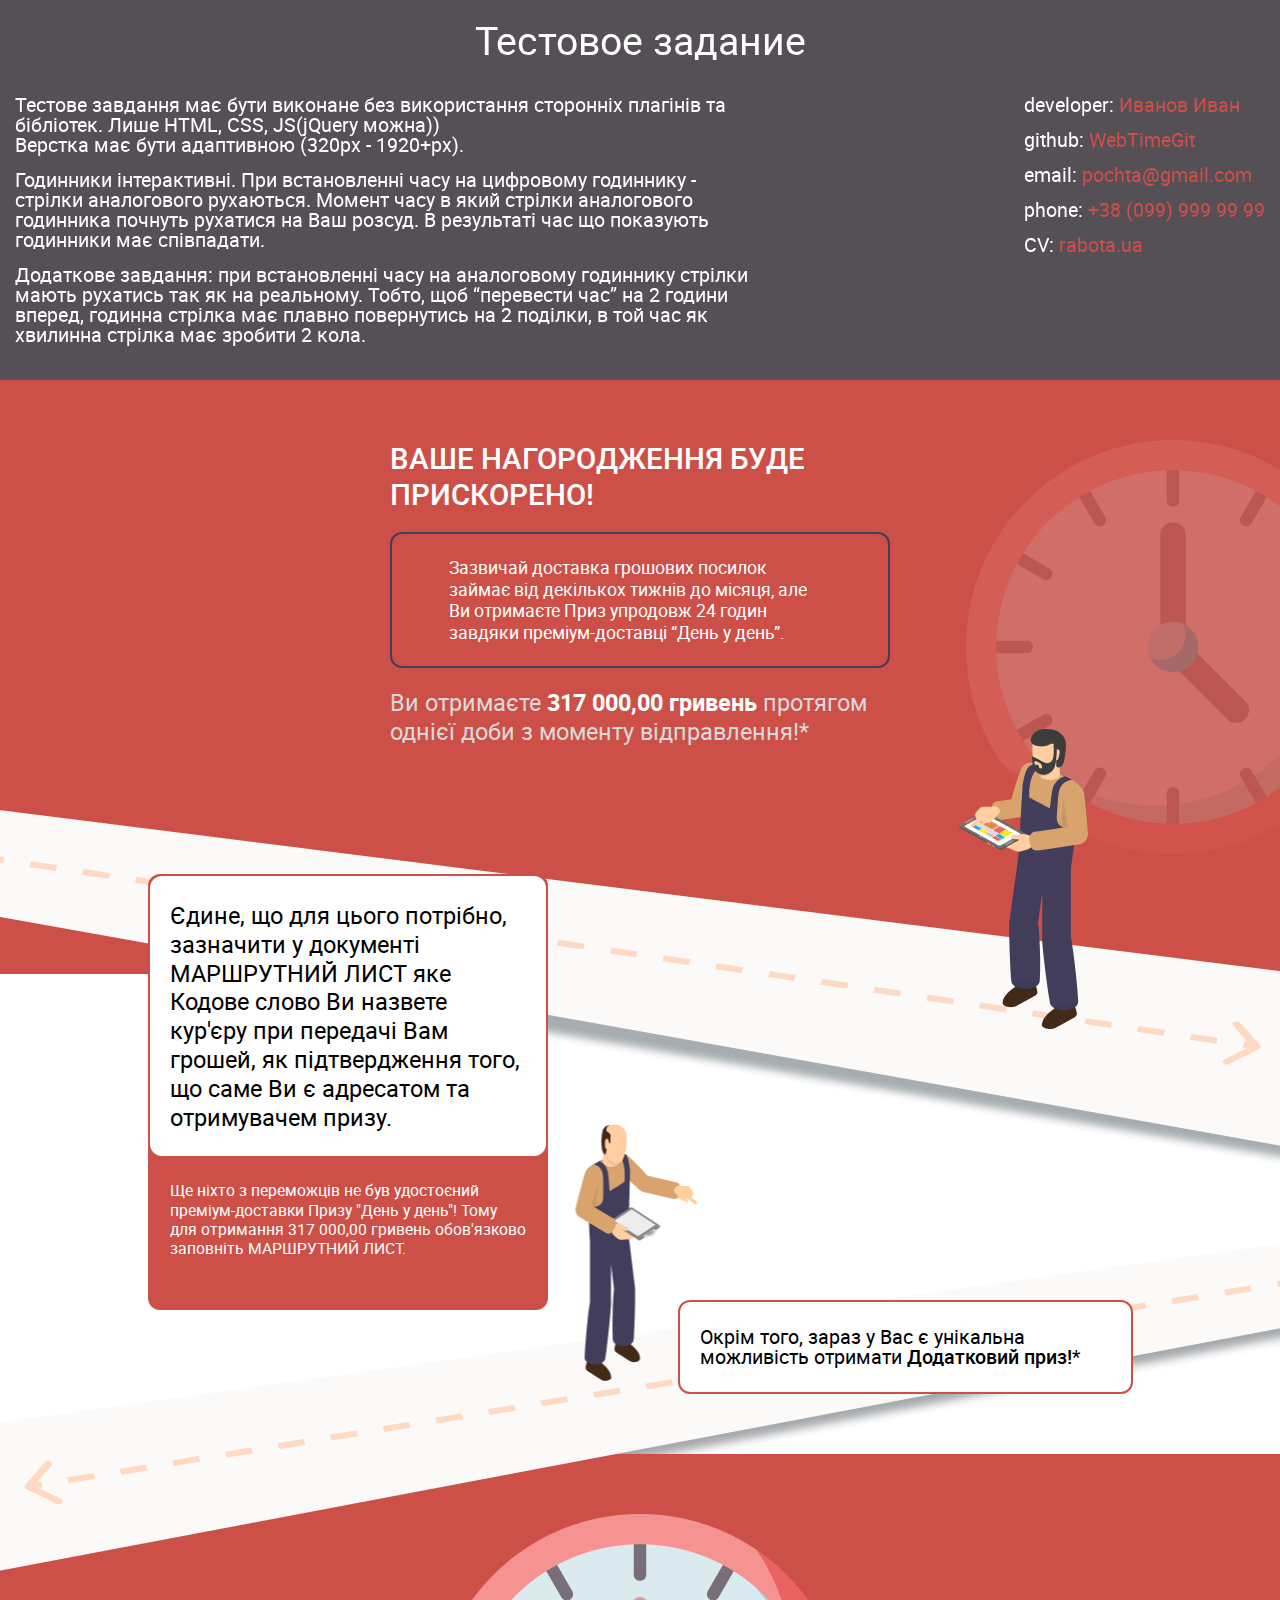
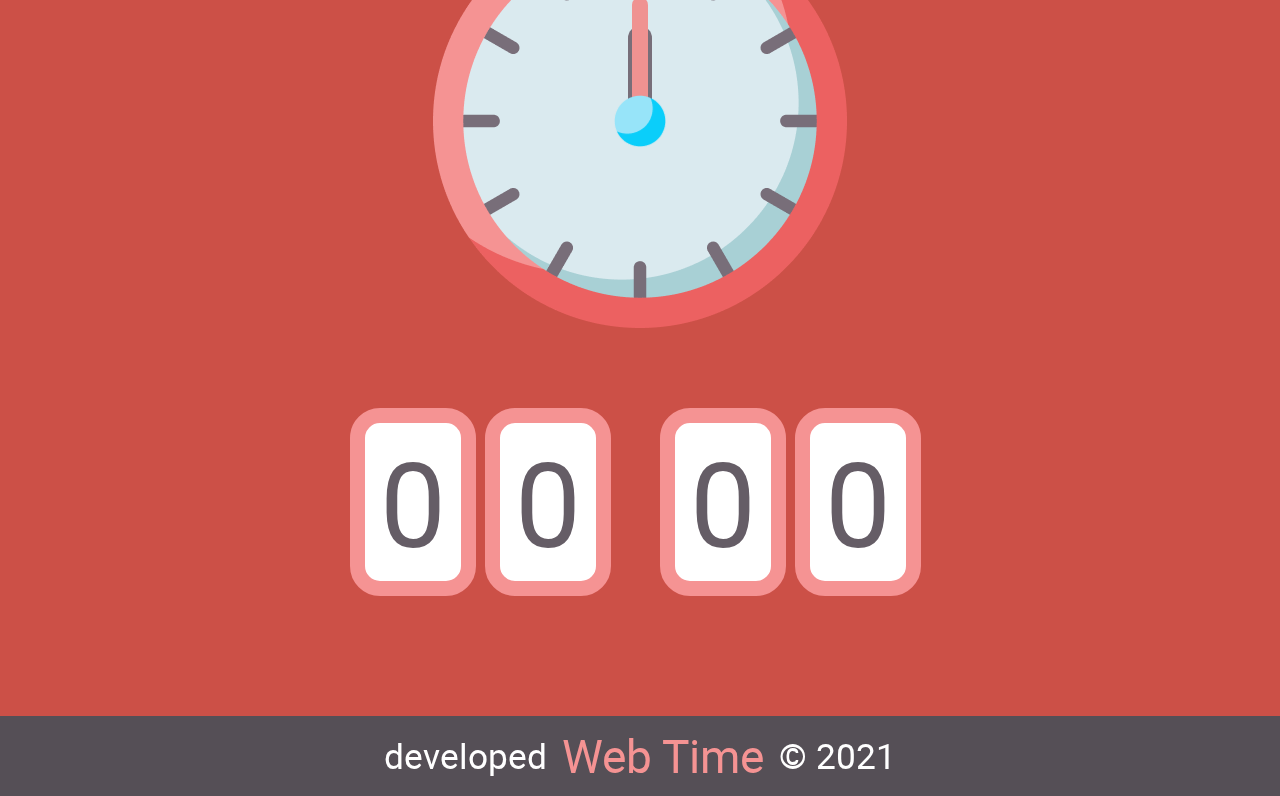
==== commit 0a20277c: "Update clock" ====
--- a/index.html
+++ b/index.html
@@ -117,43 +117,22 @@
         <div class="digital_clock__wr">
             <div class="digital_clock">
                 <div class="digital_clock__hh" id="digital_clock__hh">
-                    <span class="digital_clock__box">1</span>
-                    <span class="digital_clock__box">2</span>
+                    <label for="digital_clock__hh1">
+                        <input type="text" maxlength="1" name="time" id="digital_clock__hh1" class="digital_clock__box input_form" value="0">
+                    </label>
+                    <label for="digital_clock__hh2">
+                        <input type="text" maxlength="1" name="time" id="digital_clock__hh2" class="digital_clock__box input_form" value="0">
+                    </label>
                 </div>
                 <div class="digital_clock__mm" id="digital_clock__mm">
-                    <span class="digital_clock__box">0</span>
-                    <span class="digital_clock__box">0</span>
+                    <label for="digital_clock__mm1">
+                        <input type="text" maxlength="1" name="time" id="digital_clock__mm1" class="digital_clock__box input_form" value="0">
+                    </label>
+                    <label for="digital_clock__mm2">
+                        <input type="text" maxlength="1" name="time" id="digital_clock__mm2" class="digital_clock__box input_form" value="0">
+                    </label>
                 </div>
             </div>
-
-            <div class="accWrapper">
-                <div class="accordion_item">
-                    <div class="accTitle">setting</div>
-                    <div class="accBody">
-                        <div class="clock_settings">
-                            <div class="clock_settings__inputWr">
-                                <label class="clock_settings__label">
-                                    <input type="text" maxlength="1" placeholder="hh" name="time"
-                                           class="input_form remove_placeholder">
-                                    <input type="text" maxlength="1" placeholder="hh" name="time"
-                                           class="input_form remove_placeholder">
-                                </label>
-                                <label class="clock_settings__label">
-                                    <input type="text" maxlength="1" placeholder="mm" name="time"
-                                           class="input_form remove_placeholder">
-                                    <input type="text" maxlength="1" placeholder="mm" name="time"
-                                           class="input_form remove_placeholder">
-                                </label>
-                            </div>
-                            <button type="button" class="clock_settings__btn" id="customTimeBtn">Зберегти</button>
-                            <button type="button" class="clock_settings__btn" id="currentTimeBtn">Реальний час</button>
-                            <button type="button" class="clock_settings__btn" id="removeEvent">Стоп</button>
-                        </div>
-                    </div>
-                </div>
-
-            </div>
-
         </div>
     </section>
     <footer class="footer">
--- a/css/main.css
+++ b/css/main.css
@@ -93,7 +93,7 @@
 }
 
 .main_wrapper {
-    max-width: 1440px;
+    max-width: 1920px;
     width: 100%;
     height: auto;
     margin: 0 auto;
@@ -214,7 +214,7 @@
 .road_block1 {
     width: 100%;
     height: 417px;
-    background: url('../images/1.png') top right no-repeat;
+    background: url('../images/1_1.png') top right no-repeat;
     position: absolute;
     z-index: 10;
 }
@@ -225,7 +225,7 @@
     z-index: 8;
     width: 100%;
     height: 417px;
-    background: url('../images/1-shadow.png') top right no-repeat;
+    background: url('../images/1_1-shadow.png') top right no-repeat;
 }
 
 .road_block_man1 {
@@ -299,7 +299,7 @@
 .road_block2 {
     width: 100%;
     height: 417px;
-    background: url('../images/2.png') top left no-repeat;
+    background: url('../images/2_2.png') top left no-repeat;
     position: absolute;
     z-index: 10;
 }
@@ -310,7 +310,7 @@
     z-index: 8;
     width: 100%;
     height: 417px;
-    background: url('../images/2-shadow.png') top left no-repeat;
+    background: url('../images/2_2-shadow.png') top left no-repeat;
 }
 
 .road_block_man2 {
@@ -441,139 +441,17 @@
     margin: 0 10px;
 }
 
-.digital_clock span {
-    width: 47%;
+.digital_clock .input_form {
+    width: 93%;
     display: flex;
     justify-content: center;
     align-items: center;
     background: #fff;
-    font-size: 14.4em;
+    font-size: 12em;
     color: #655D66;
-    padding: 5px 10px;
+    text-align: center;
     border: 15px solid #F59393;
     border-radius: 30px;
-}
-
-.accWrapper {
-    width: 100%;
-    margin: 50px 0 0 0
-}
-
-.accordion_item {
-    max-width: 300px;
-    width: 100%;
-    height: auto;
-    margin: auto;
-    box-shadow: 0 0 15px #fff;
-    border-radius: 5px;
-    transition: all 0.3s ease;
-}
-
-.accTitle {
-    padding: 10px 15px;
-    font-size: 22px;
-    font-weight: 900;
-    color: #fff;
-    text-transform: uppercase;
-    text-align: center;
-    cursor: pointer;
-    position: relative;
-    letter-spacing: 2px;
-}
-
-
-.accTitle::after,
-.accTitle::before {
-    content: '';
-    position: absolute;
-    width: 2px;
-    height: 20px;
-    background: white;
-    right: 30px;
-    transform: rotate(90deg);
-    transition: all 0.3s ease;
-}
-
-.accTitle::after {
-    top: 8px;
-}
-
-.accTitle::before {
-    bottom: 8px;
-}
-
-.accTitle.active::after{
-    top: initial;
-    transform: rotate(45deg);
-}
-
-.accTitle.active::before {
-    bottom: initial;
-    transform: rotate(-45deg);
-}
-
-.accBody {
-    padding: 15px;
-    height: auto;
-    opacity: 0;
-    visibility: hidden;
-    transform: scaleY(0);
-    display: none;
-    transform-origin: 0 0;
-    transition: all 0.3s ease;
-}
-
-.accBody.open {
-    opacity: 1;
-    visibility: visible;
-    transform: scaleY(1);
-    display: block;
-    transition: all 0.3s ease;
-}
-
-.clock_settings {
-    text-align: center;
-}
-
-.clock_settings__inputWr {
-    display: flex;
-    justify-content: space-between;
-}
-
-.clock_settings__label {
-    display: flex;
-    justify-content: space-between;
-    width: 45%;
-    margin: 10px 0;
-}
-
-.input_form {
-    font-size: 18px;
-    font-weight: 700;
-    color: #413D5B;
-    width: 45%;
-    height: 45px;
-    padding: 0 10px;
-    text-align: center;
-    border-radius: 5px;
-    border: 2px solid #F59393;
-}
-
-.input_form::placeholder {
-    font-size: 18px;
-    font-weight: 700;
-    color: #413D5B;
-    text-align: center;
-}
-
-.clock_settings__btn {
-    margin: 10px 0 0 0;
-    padding: 10px 15px;
-    border: 2px solid #F59393;
-    border-radius: 5px;
-    background: #fff;
-    font-size: 18px;
-    font-weight: 500;
 }
 
 .footer {
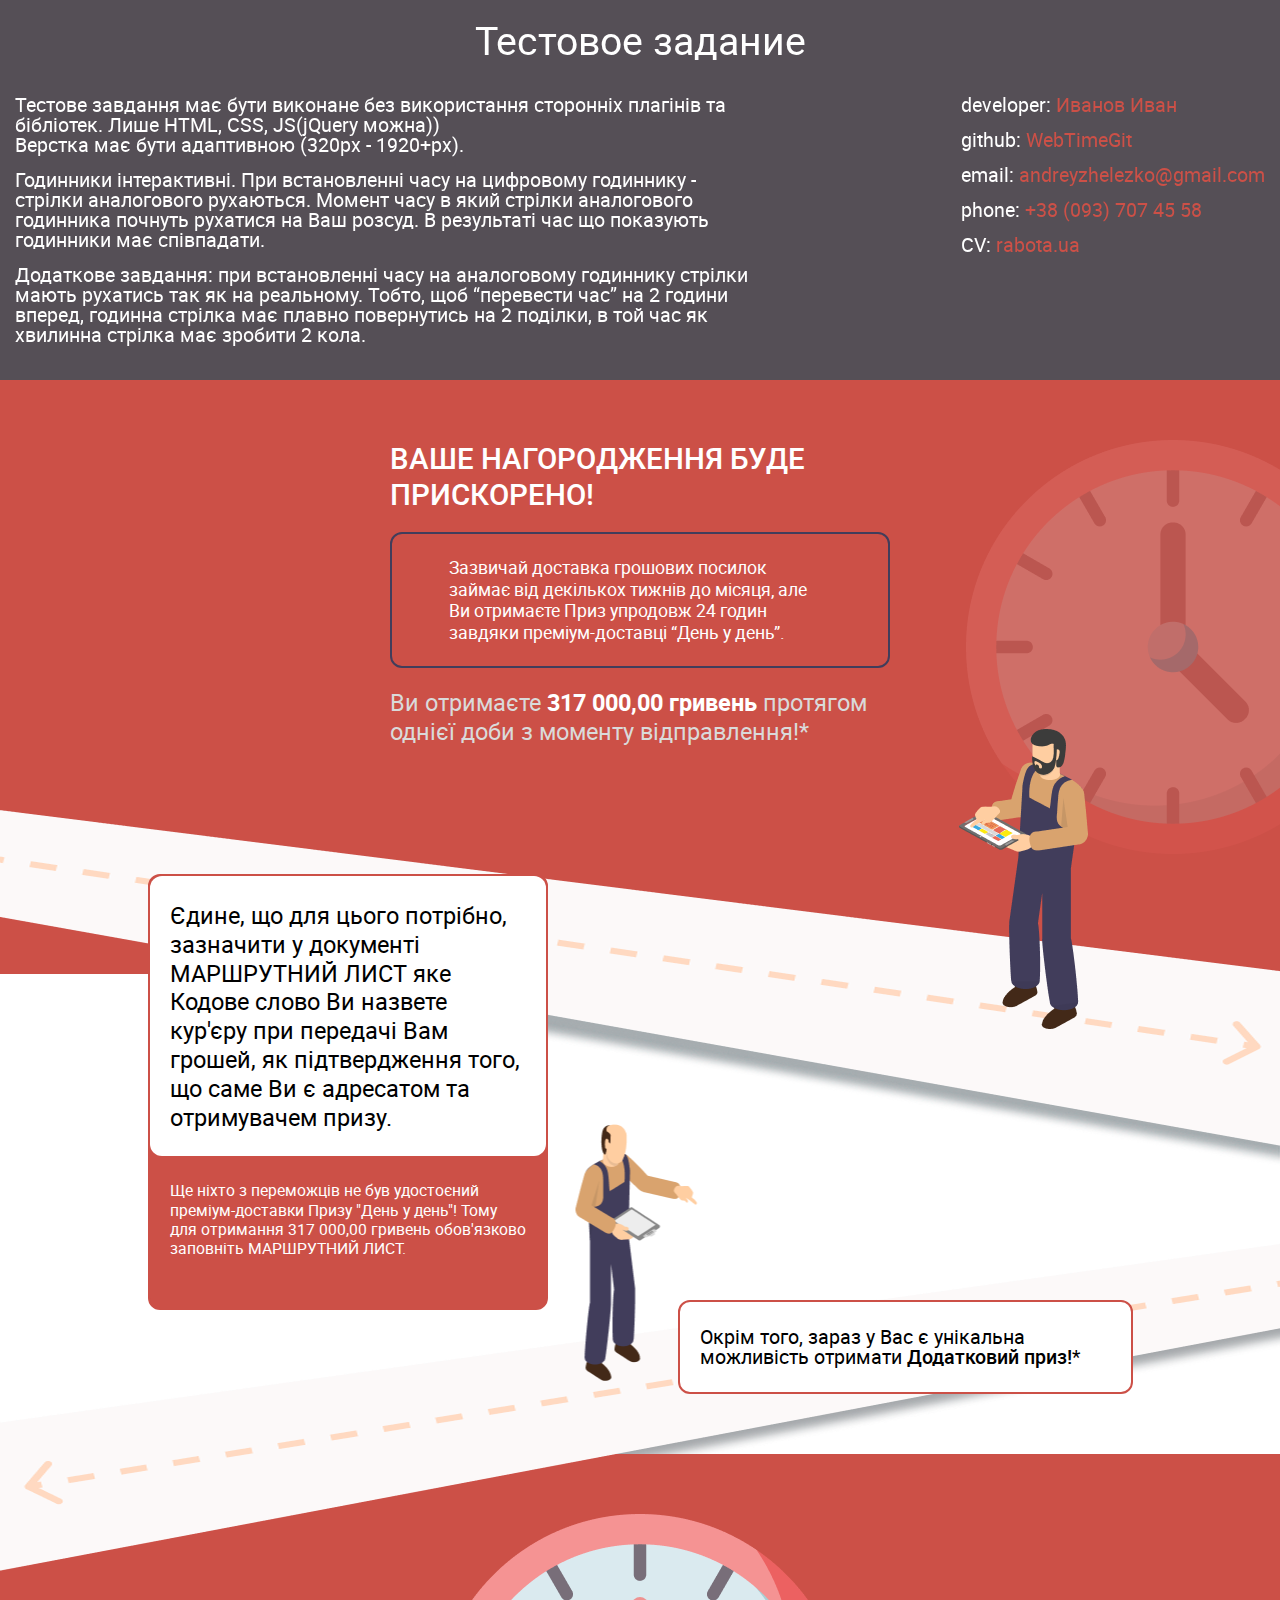
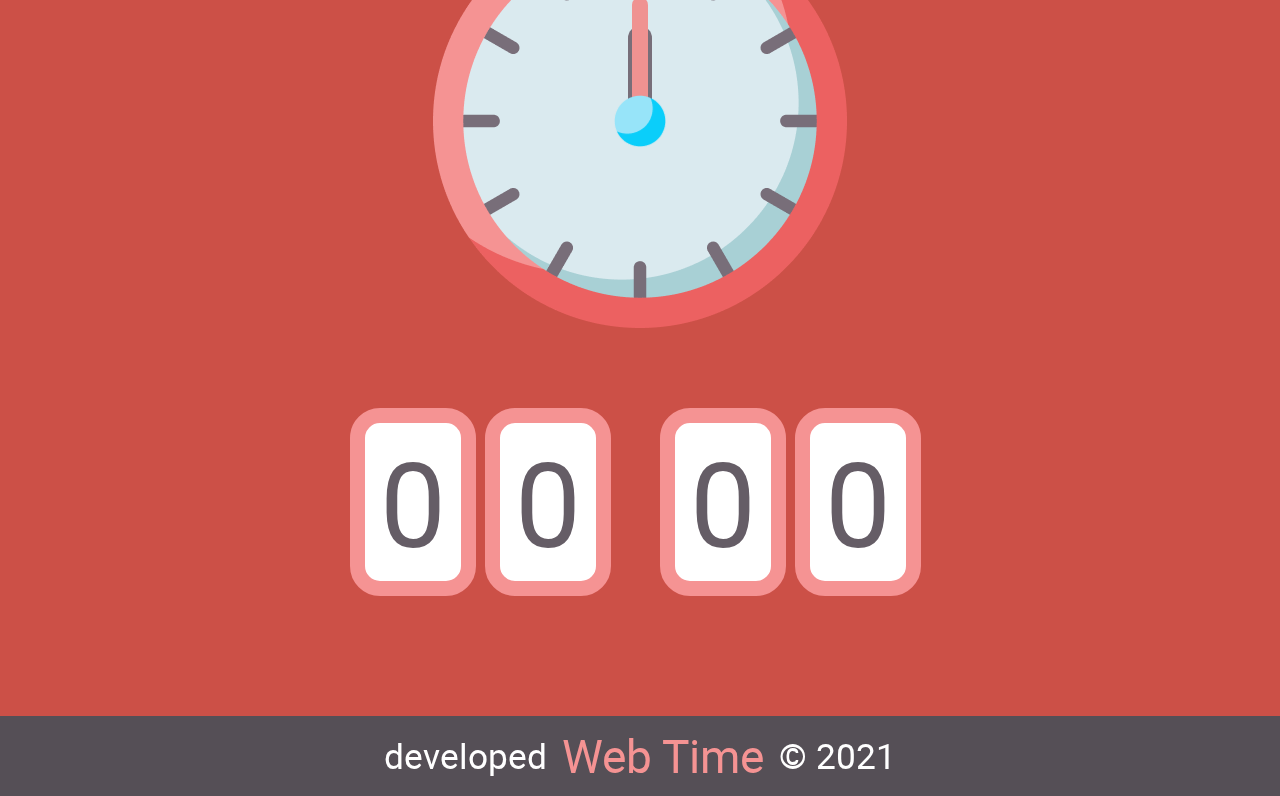
==== commit 241d8192: "Update clock" ====
--- a/index.html
+++ b/index.html
@@ -44,9 +44,9 @@
             <ul class="author_description">
                 <li>developer: <span>Иванов Иван</span></li>
                 <li>github: <a href="https://github.com/WebTimeGit/TZ_web_developer_js" target="_blank">WebTimeGit</a></li>
-                <li>email: <a href="mailto:pochta@gmail.com">pochta@gmail.com</a></li>
-                <li>phone: <a href="tel:+380999999999">+38 (099) 999 99 99</a></li>
-                <li>CV: <a href="https://rabota.ua" target="_blank">rabota.ua</a></li>
+                <li>email: <a href="mailto:andreyzhelezko@gmail.com">andreyzhelezko@gmail.com</a></li>
+                <li>phone: <a href="tel:+380937074558">+38 (093) 707 45 58</a></li>
+                <li>CV: <a href="https://rabota.ua/candidates/16560996" target="_blank">rabota.ua</a></li>
             </ul>
         </div>
 
--- a/css/media.css
+++ b/css/media.css
@@ -66,7 +66,7 @@
 }
 
 @media (max-width: 425px) {
-    .digital_clock span {
+    .digital_clock .input_form {
         font-size: 9em;
         border: 10px solid #F59393;
         border-radius: 20px;
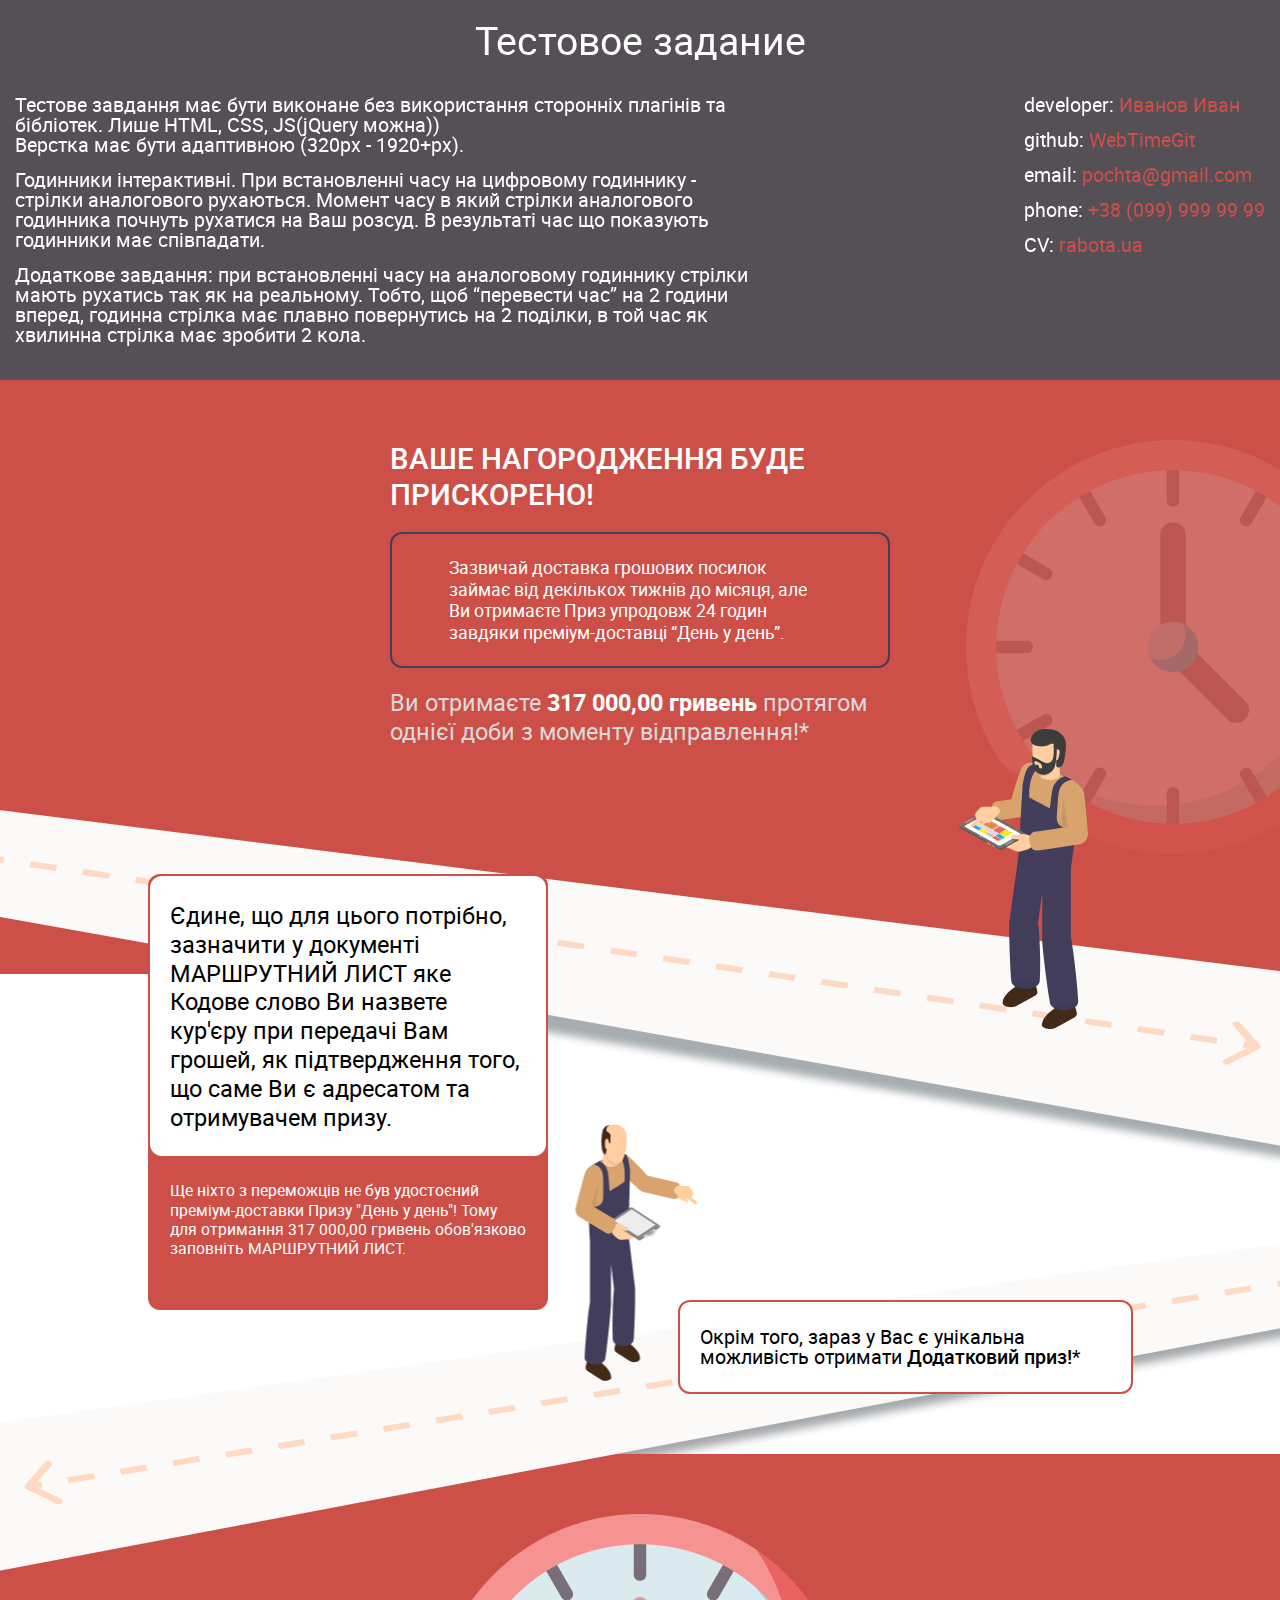
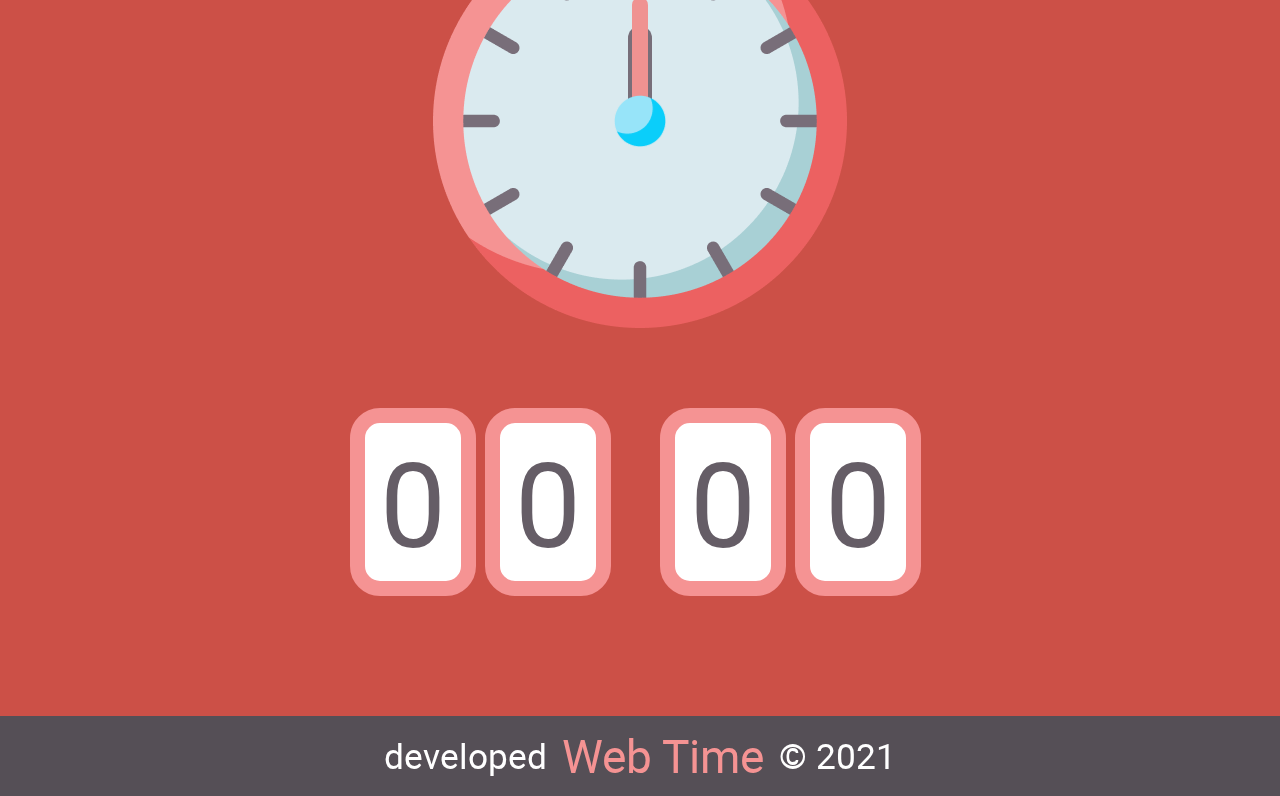
==== commit a22d74fa: "Update clock" ====
--- a/index.html
+++ b/index.html
@@ -44,9 +44,9 @@
             <ul class="author_description">
                 <li>developer: <span>Иванов Иван</span></li>
                 <li>github: <a href="https://github.com/WebTimeGit/TZ_web_developer_js" target="_blank">WebTimeGit</a></li>
-                <li>email: <a href="mailto:andreyzhelezko@gmail.com">andreyzhelezko@gmail.com</a></li>
-                <li>phone: <a href="tel:+380937074558">+38 (093) 707 45 58</a></li>
-                <li>CV: <a href="https://rabota.ua/candidates/16560996" target="_blank">rabota.ua</a></li>
+                <li>email: <a href="mailto:pochta@gmail.com">pochta@gmail.com</a></li>
+                <li>phone: <a href="tel:+380999999999">+38 (099) 999 99 99</a></li>
+                <li>CV: <a href="https://rabota.ua" target="_blank">rabota.ua</a></li>
             </ul>
         </div>
 
